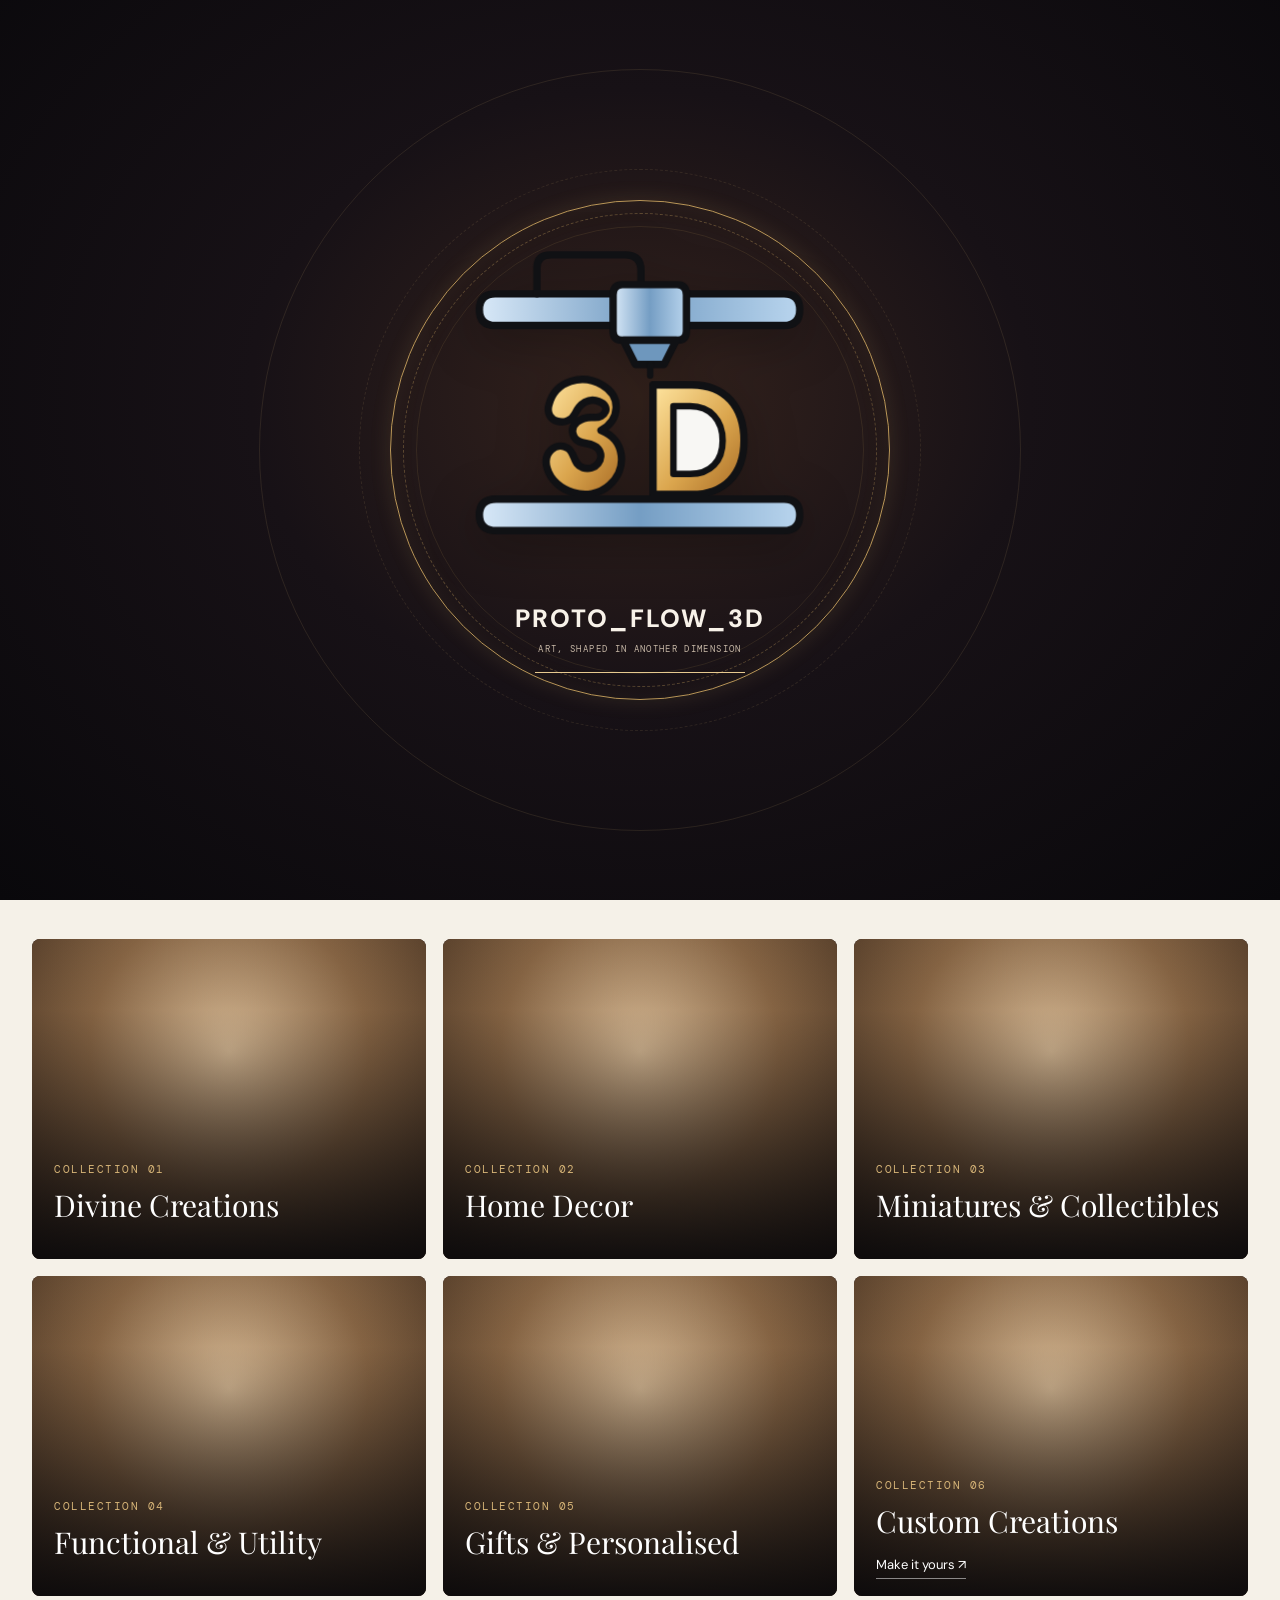
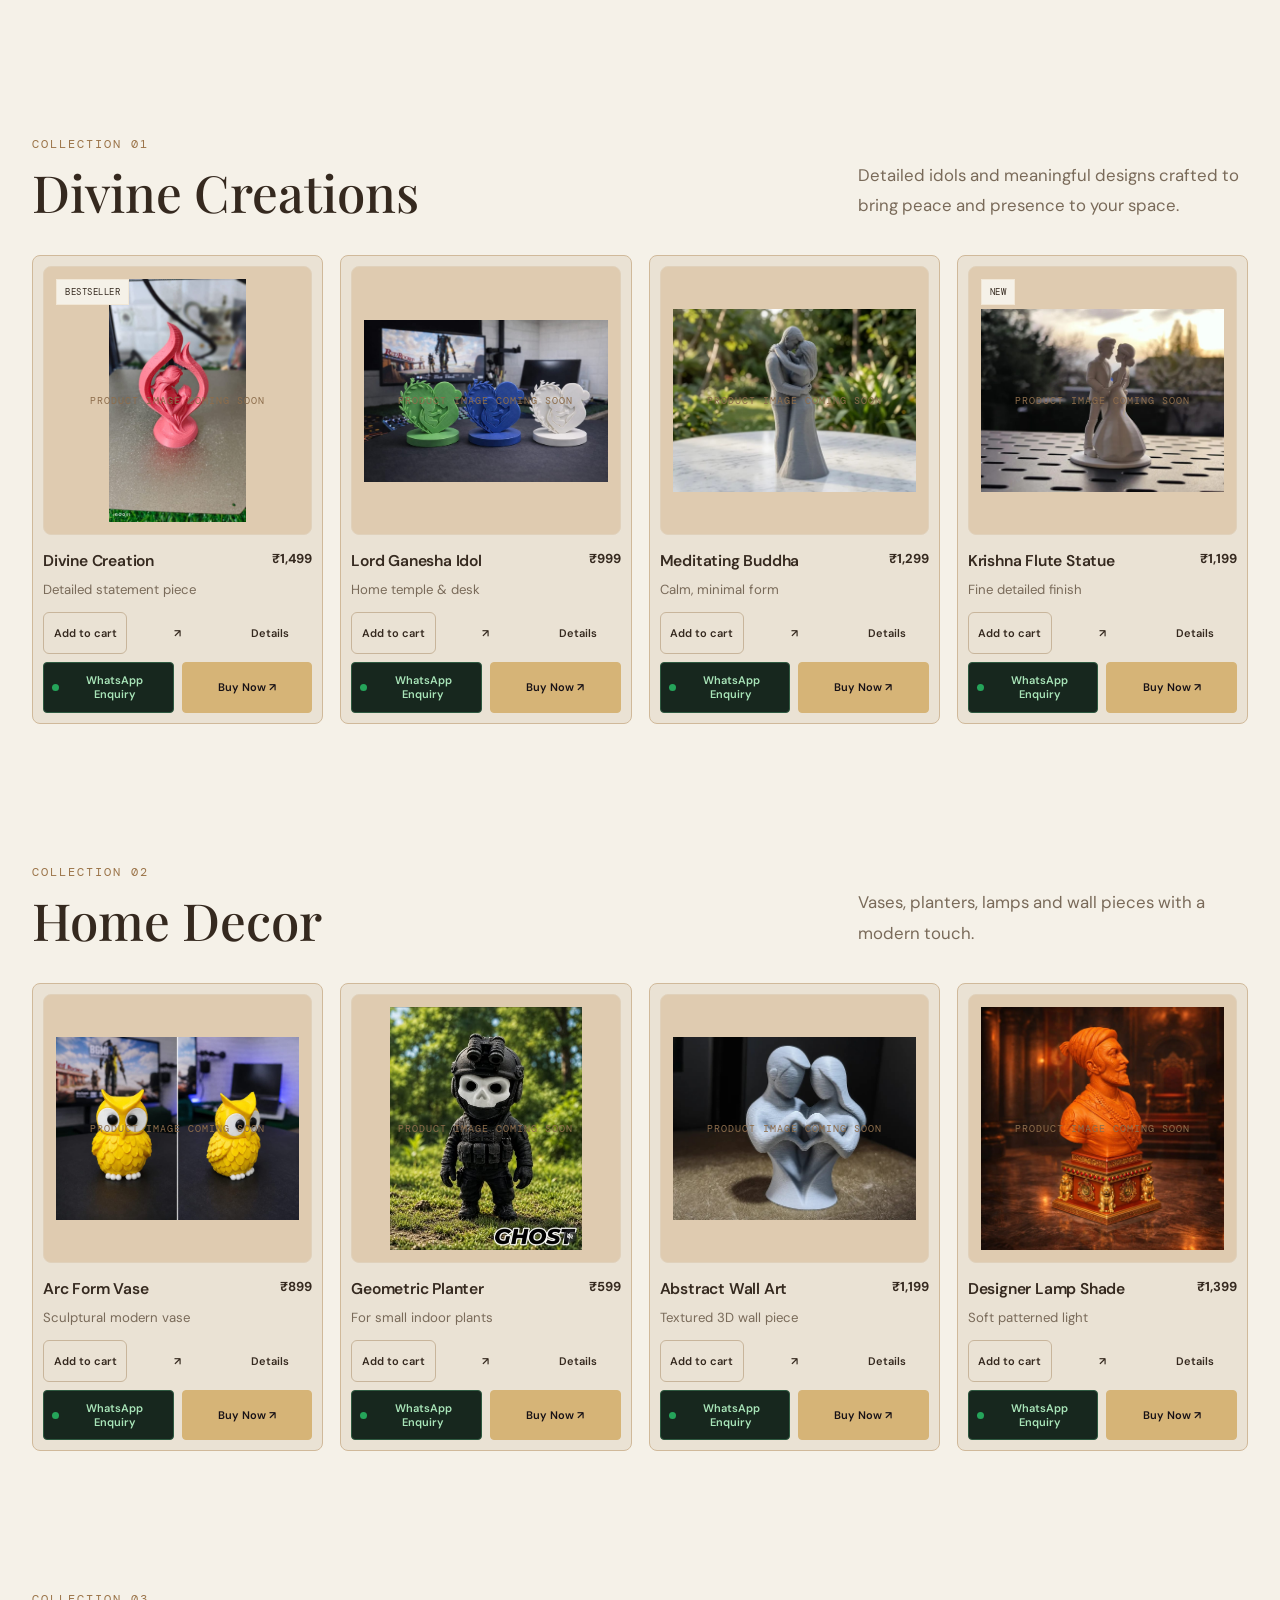
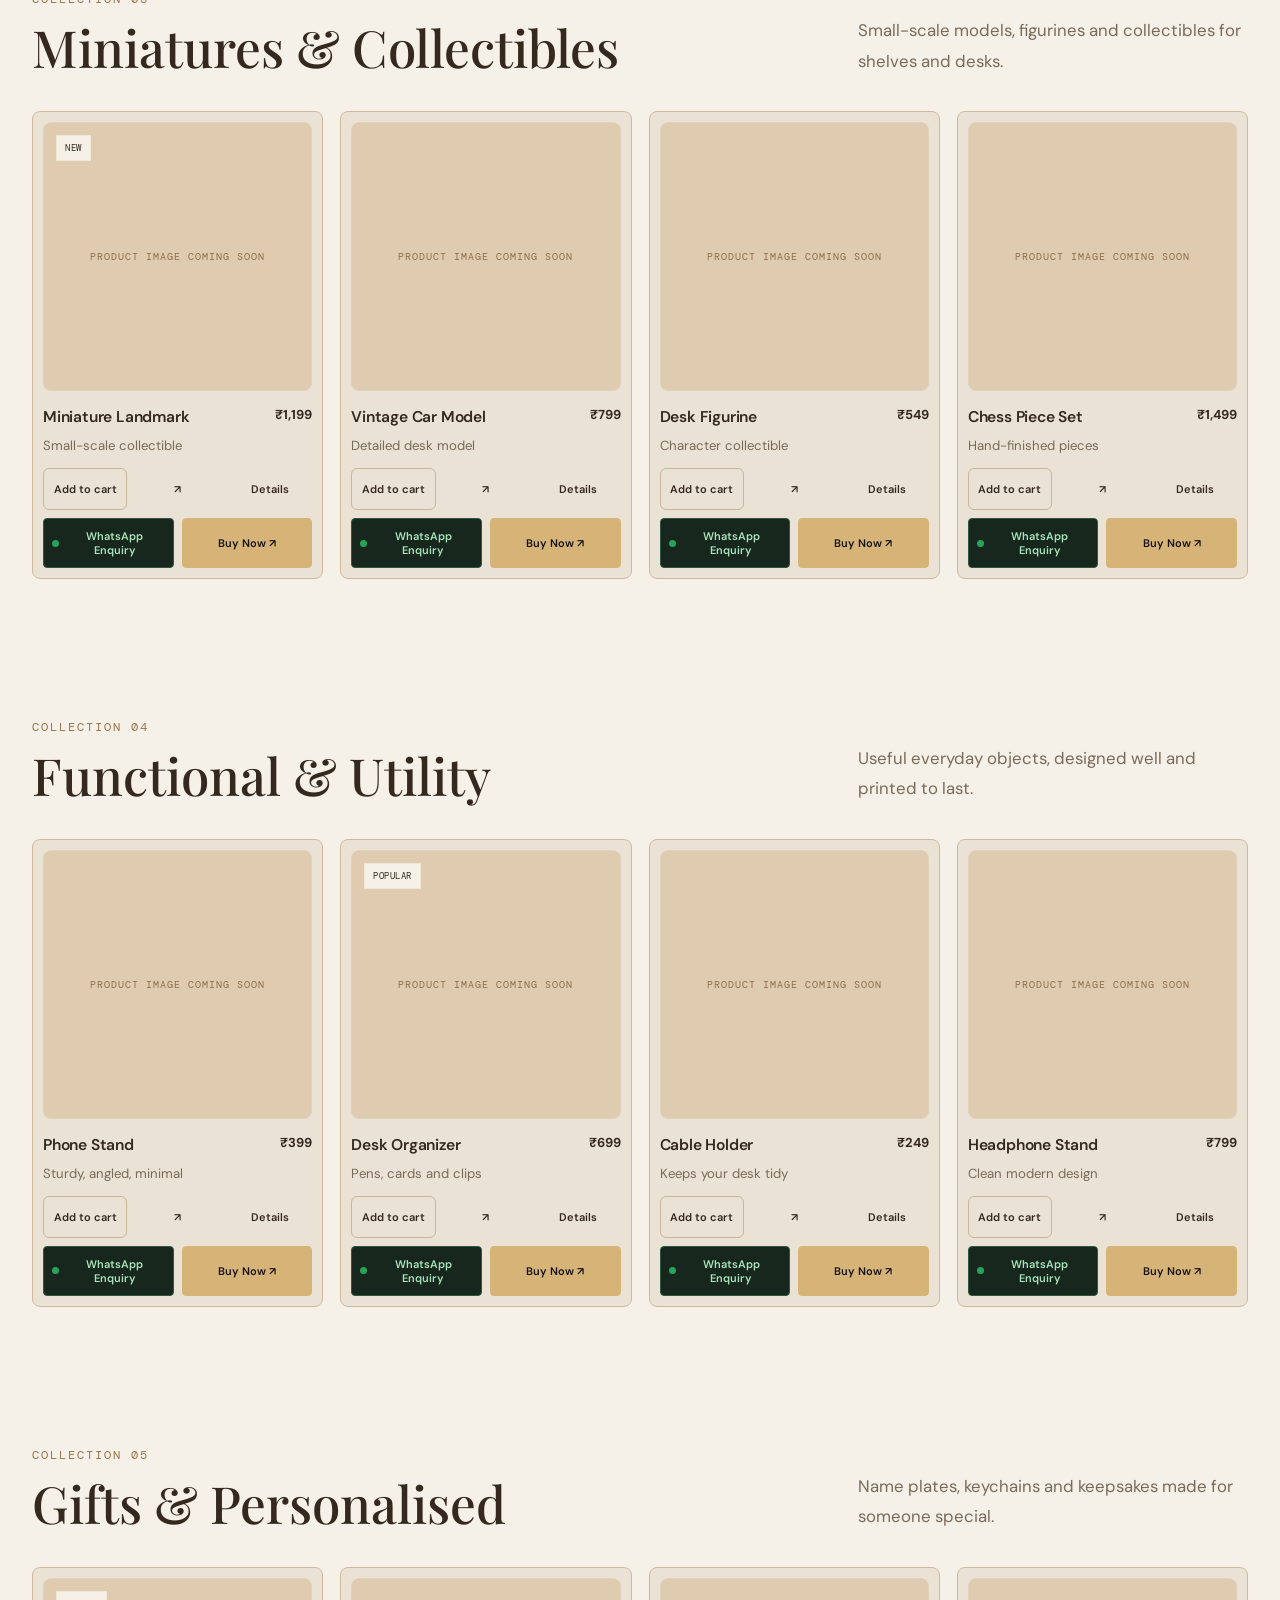
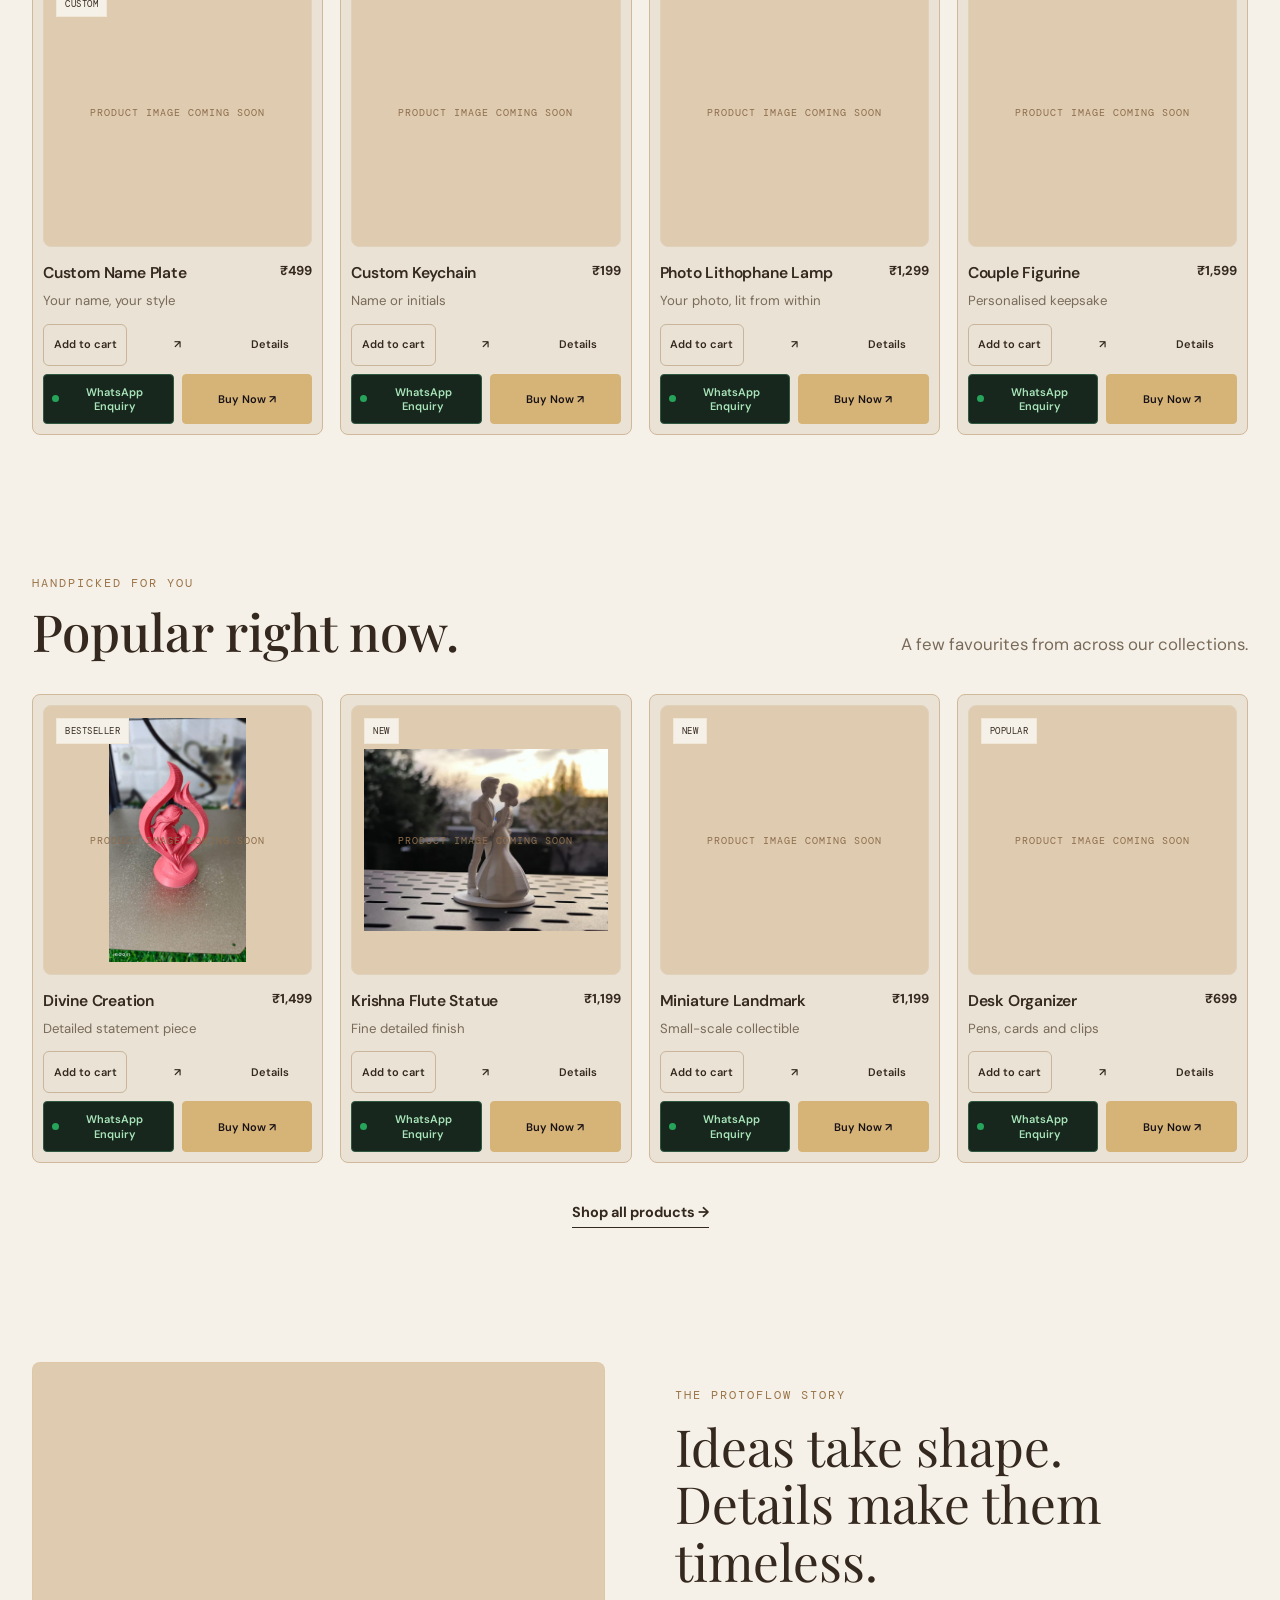
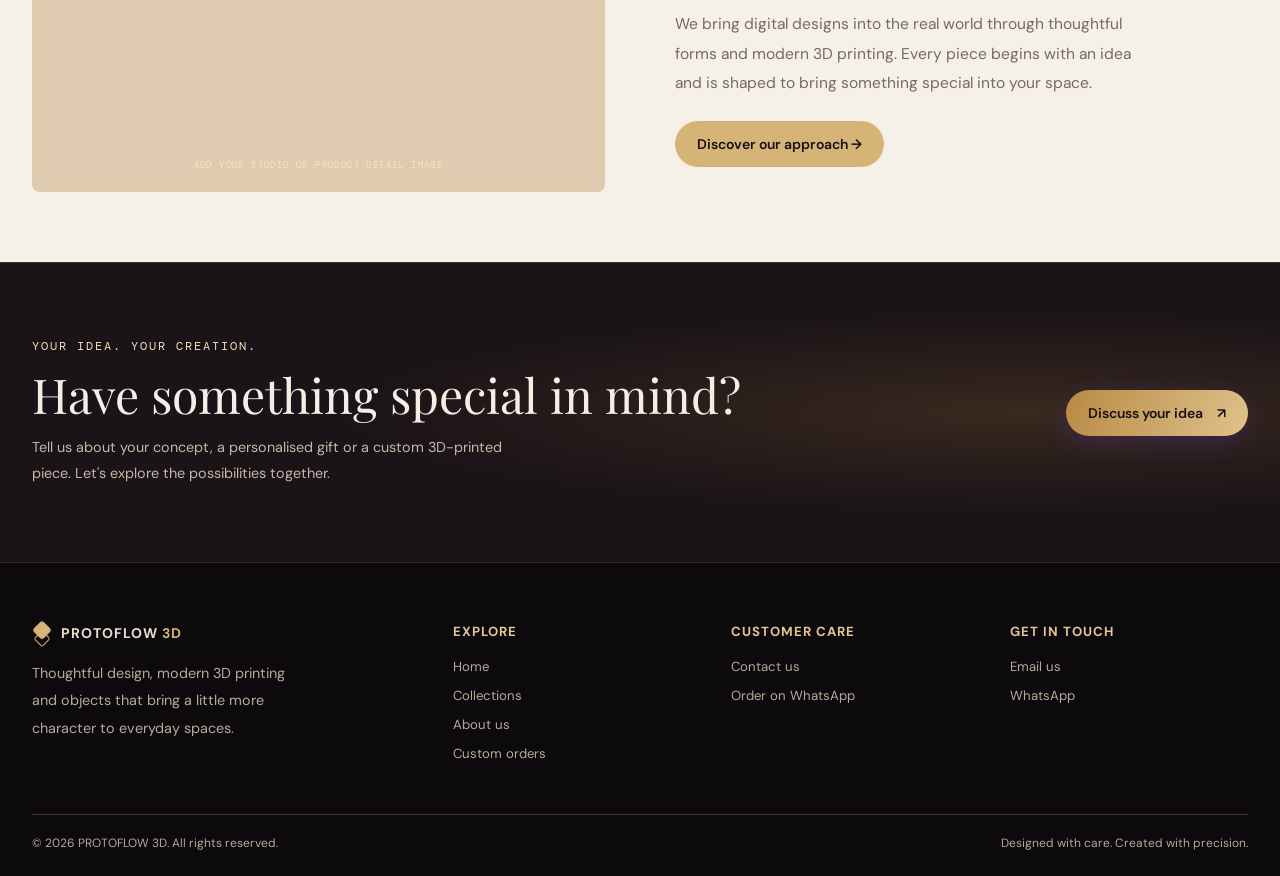
==== index.html @ 215c7f80 "Refresh navigation script cache for Collections link" ====
<!DOCTYPE html>
<html lang="en">
<head>
<meta charset="UTF-8">
<meta name="viewport" content="width=device-width, initial-scale=1.0">
<meta name="theme-color" content="#39271b">
<title>PROTOFLOW 3D — Timeless Art. Divine Energy.</title>
<meta name="description" content="Discover premium 3D-printed models, home decor, miniatures and custom creations by PROTOFLOW 3D.">
<link rel="preconnect" href="https://fonts.googleapis.com">
<link rel="preconnect" href="https://fonts.gstatic.com" crossorigin>
<link href="https://fonts.googleapis.com/css2?family=DM+Sans:wght@400;500;600;700&family=DM+Mono:wght@400;500&family=Playfair+Display:wght@400;500;600&display=swap" rel="stylesheet">
<link rel="stylesheet" href="assets/style.css">
</head>
<body data-page="home">
<main>
<section class="hero" id="home">
  <div class="hero-bg-slide active"><img src="images/hero-background.jpg" alt="Golden Ganesha artwork in a grand temple hall"></div>
  <div class="hero-bg-slide"><img src="images/hero-background-2.jpg" alt=""></div>
  <div class="hero-bg-slide"><img src="images/hero-background-3.jpg" alt=""></div>
  <div class="hero-overlay" aria-hidden="true"></div>

  <div class="container hero-inner">
    <div class="hero-copy">
      <div class="eyebrow">3D Printed Models &amp; Decor</div>
      <h1>Timeless Art.<br>Divine Energy.</h1>
      <p>Explore our collection of thoughtfully designed 3D-printed models and decor, made to bring character and creativity to your space.</p>
      <div class="hero-cta"><a class="btn btn-primary" href="collections.html">Explore Collection <span>→</span></a></div>
    </div>
  </div>

  <div class="hero-bottom">
    <div class="container hero-bottom-inner">
      <div class="benefits">
        <div class="benefit"><svg viewBox="0 0 24 24"><path d="M12 3 20 6v5c0 5-3.5 8-8 10-4.5-2-8-5-8-10V6l8-3Z"/><path d="m8 12 2.5 2.5L16 9"/></svg><span>Premium Quality<span>3D Printed</span></span></div>
        <div class="benefit"><svg viewBox="0 0 24 24"><path d="M12 3 20 6v5c0 5-3.5 8-8 10-4.5-2-8-5-8-10V6l8-3Z"/><path d="m8 12 2.5 2.5L16 9"/></svg><span>Secure Payments<span>&amp; Checkout</span></span></div>
        <div class="benefit"><svg viewBox="0 0 24 24"><path d="M2 7h13v11H2zM15 11h4l3 4v3h-7z"/><circle cx="6" cy="20" r="2"/><circle cx="18" cy="20" r="2"/></svg><span>Worldwide<span>Shipping</span></span></div>
      </div>
      <div class="slider-controls" id="sliderControls">
        <span class="slider-count"><span id="slideCurrent">01</span> / <span id="slideTotal">03</span></span>
        <span class="slider-line"></span>
        <button class="slider-arrow" id="slidePrev" aria-label="Previous slide">‹</button>
        <button class="slider-arrow" id="slideNext" aria-label="Next slide">›</button>
      </div>
    </div>
  </div>
</section>

<div class="trust-strip">
  <div class="container trust-inner">
    <div class="trust-item"><strong>Thoughtfully Designed</strong><span>Details that stand out</span></div>
    <div class="trust-item"><strong>Made with Precision</strong><span>Modern 3D printing</span></div>
    <div class="trust-item"><strong>Made for Your Space</strong><span>Decor with character</span></div>
    <div class="trust-item"><strong>Custom Creations</strong><span>Your idea, our craft</span></div>
  </div>
</div>

<section class="section collections">
  <div class="container">
    <div class="section-head reveal">
      <div><div class="eyebrow" style="color:#9b7449">Explore our world</div><h2>Collections with character.</h2></div>
      <p>From creative models to contemporary decor, discover pieces made to give your space its own personality.</p>
    </div>
    <div class="collection-grid" id="collectionGrid"></div>
  </div>
</section>

<div id="homeCategorySections"></div>

<section class="section featured">
  <div class="container">
    <div class="section-head reveal">
      <div><div class="eyebrow" style="color:#9b7449">Handpicked for you</div><h2>Popular right now.</h2></div>
      <p>A few favourites from across our collections.</p>
    </div>
    <div class="product-grid" id="featuredGrid"></div>
    <div class="section-link"><a class="text-link" href="collections.html">Shop all products →</a></div>
  </div>
</section>

<section class="section story">
  <div class="container story-grid">
    <div class="story-image reveal">
      <img src="images/atelier-detail.jpg" alt="PROTOFLOW 3D design studio" onerror="this.style.display='none'">
      <span class="image-placeholder-label">Add your studio or product detail image</span>
    </div>
    <div class="story-copy reveal">
      <div class="eyebrow" style="color:#9b7449">The PROTOFLOW story</div>
      <h2>Ideas take shape.<br>Details make them timeless.</h2>
      <p>We bring digital designs into the real world through thoughtful forms and modern 3D printing. Every piece begins with an idea and is shaped to bring something special into your space.</p>
      <a class="btn btn-dark" href="about.html">Discover our approach →</a>
    </div>
  </div>
</section>

<section class="custom-cta">
  <div class="container custom-inner">
    <div>
      <div class="eyebrow">Your idea. Your creation.</div>
      <h2>Have something special in mind?</h2>
      <p>Tell us about your concept, a personalised gift or a custom 3D-printed piece. Let's explore the possibilities together.</p>
    </div>
    <a class="btn btn-primary" href="contact.html">Discuss your idea <span>↗</span></a>
  </div>
</section>
</main>
<script src="assets/entry-motion.js"></script>
<script src="assets/app.js?v=collections-link-2"></script>
<script src="assets/catalog-enhancements.js"></script>
</body>
</html>
---- assets/style.css ----
:root{
  --brown:#39271b;--gold:#d9b37a;--gold-light:#f0d4a5;--purple:#8150ef;--cream:#fff4e5;
  --line:rgba(238,205,158,.25);--page-width:1440px;
  --serif:"Playfair Display",Georgia,serif;--sans:"DM Sans",Arial,sans-serif;--mono:"DM Mono",monospace;
}
*{box-sizing:border-box;margin:0;padding:0}
html{scroll-behavior:smooth;scroll-padding-top:85px}
body{font-family:var(--sans);background:#f8f3eb;color:#261b13;overflow-x:hidden}
button,input,select{font:inherit}
button,a{-webkit-tap-highlight-color:transparent}
a{color:inherit;text-decoration:none}
button{cursor:pointer}
img{display:block;max-width:100%}
.container{width:min(var(--page-width),100% - 64px);margin:auto}
.eyebrow{font-family:var(--mono);font-size:10px;letter-spacing:2px;text-transform:uppercase;color:var(--gold-light)}
.section{padding:100px 0}
.section-head{display:flex;align-items:end;justify-content:space-between;gap:24px;margin-bottom:35px}
.section-head h2{font:500 clamp(32px,4vw,54px)/1.1 var(--serif);margin-top:12px}
.section-head p{max-width:390px;color:#827365;font-size:14px;line-height:1.8}
.btn{border:0;border-radius:30px;padding:14px 22px;display:inline-flex;align-items:center;justify-content:center;gap:14px;font-size:12px;font-weight:600;transition:.25s}
.btn:hover{transform:translateY(-2px)}
.btn-primary{background:linear-gradient(110deg,#7541e7,#a16af8);color:white;box-shadow:0 7px 25px #7541e733}
.btn-outline{border:1px solid #d8c3a5;color:#39271b;background:transparent}
.btn-dark{background:#39271b;color:white}
.icon-btn{width:36px;height:36px;border:0;background:transparent;color:inherit;display:grid;place-items:center;position:relative}
.icon-btn svg{width:18px;height:18px;stroke:currentColor;fill:none;stroke-width:1.5}
.count{position:absolute;right:-1px;top:0;background:var(--purple);color:white;min-width:15px;height:15px;border-radius:20px;font-size:9px;display:grid;place-items:center;padding:0 3px}

/* HEADER */
.site-header{position:absolute;top:0;left:0;width:100%;z-index:20;color:var(--cream);background:rgba(25,16,10,.35);backdrop-filter:blur(8px);-webkit-backdrop-filter:blur(8px);border-bottom:1px solid rgba(255,235,208,.18)}
.navbar{height:64px;display:flex;align-items:center;justify-content:space-between;gap:22px}
.brand{display:flex;align-items:center;gap:9px;font-size:12px;letter-spacing:1px;font-weight:700;white-space:nowrap}
.brand-mark{width:20px;height:20px;position:relative;transform:rotate(45deg)}
.brand-mark:before{content:"";position:absolute;inset:1px 5px 5px 1px;background:#a578ff;border-radius:3px}
.brand-mark:after{content:"";position:absolute;inset:8px 0 0 8px;border:1px solid var(--gold);border-radius:2px}
.brand span span{color:var(--gold)}
.nav-links{display:flex;align-items:center;gap:34px}
.nav-links a{font-size:11px;color:#f2e7d9;position:relative;padding:24px 0}
.nav-links a:after{content:"";height:1px;position:absolute;bottom:16px;left:0;width:0;background:var(--gold);transition:.25s}
.nav-links a:hover:after,.nav-links a.active:after{width:100%}
.nav-actions{display:flex;align-items:center;gap:8px}
.menu-toggle{display:none}

/* HERO — one real photo as background (same look as screenshot) */
.hero{
  position:relative;isolation:isolate;overflow:hidden;color:var(--cream);
  min-height:560px;height:min(88vh,700px);
  background:radial-gradient(ellipse at 65% 55%,#a8773f,#4a3222 55%,#1c120b);
}
.hero-bg-slide{position:absolute;inset:0;z-index:-3;opacity:0;transition:opacity .9s ease}
.hero-bg-slide.active{opacity:1}
.hero-bg-slide img{width:100%;height:100%;object-fit:cover;object-position:center 40%}
/* dark on the left for text, photo fully visible on the right */
.hero-overlay{
  position:absolute;inset:0;z-index:-2;
  background:
    linear-gradient(90deg,rgba(20,12,7,.85) 0%,rgba(20,12,7,.50) 33%,rgba(20,12,7,.05) 62%,rgba(20,12,7,.12) 100%),
    linear-gradient(180deg,rgba(20,12,7,.35),transparent 22%,transparent 70%,rgba(20,12,7,.55));
}
.hero-inner{position:relative;z-index:2;height:100%;display:flex;align-items:center}
.hero-copy{width:42%;max-width:520px;padding-top:30px}
.hero-copy .eyebrow{display:flex;align-items:center;gap:10px}
.hero-copy .eyebrow:before{content:"";width:22px;height:1px;background:var(--gold)}
.hero h1{font:400 clamp(44px,5vw,68px)/1.05 var(--serif);letter-spacing:-1px;margin:22px 0 20px;text-shadow:0 3px 18px rgba(24,15,9,.35)}
.hero-copy>p{font-size:12px;line-height:1.85;max-width:330px;color:#fff1de;margin-bottom:23px}
.hero-cta{display:flex;gap:12px;align-items:center;flex-wrap:wrap}
.hero-bottom{
  position:absolute;bottom:0;left:0;width:100%;z-index:5;
  padding:16px 0;border-top:1px solid rgba(247,220,181,.18);background:rgba(20,12,7,.40);
  backdrop-filter:blur(6px);-webkit-backdrop-filter:blur(6px)
}
.hero-bottom-inner{display:flex;align-items:center;justify-content:space-between;gap:24px}
.benefits{display:flex;gap:30px}
.benefit{display:flex;align-items:center;gap:10px;font-size:10px;line-height:1.6}
.benefit svg{width:19px;height:19px;stroke:var(--gold-light);fill:none;stroke-width:1.5;flex-shrink:0}
.benefit span span{display:block;color:#e0cdb7;font-size:9px}
.slider-controls{display:flex;align-items:center;gap:10px}
.slider-count{font:10px var(--mono);white-space:nowrap}
.slider-line{height:1px;width:44px;background:rgba(255,231,199,.3);position:relative}
.slider-line:after{content:"";position:absolute;left:0;top:0;height:1px;width:33%;background:var(--gold)}
.slider-arrow{border:1px solid rgba(255,232,202,.38);background:rgba(40,26,17,.18);color:var(--cream);width:32px;height:32px;border-radius:50%;display:grid;place-items:center}
.slider-arrow:hover{background:var(--gold);color:#24170e}


/* CATEGORY SECTIONS */
.shop{padding:80px 0 10px}
.chips{display:flex;gap:8px;overflow-x:auto;padding-bottom:6px;margin-bottom:10px;scrollbar-width:none}
.chips::-webkit-scrollbar{display:none}
.chip{white-space:nowrap;border:1px solid #d8c8b4;background:transparent;padding:9px 16px;border-radius:30px;font-size:11px;color:#49372a;transition:.2s}
.chip:hover,.chip.active{background:#39271b;color:#fff;border-color:#39271b}
.cat-section{padding:70px 0}
.cat-section:nth-child(odd){background:#fffaf3}
.cat-section:nth-child(even){background:#f8f3eb}
.cat-count{font:11px var(--mono);color:#a18159;margin-top:10px;display:block}

/* TRUST STRIP */
.trust-strip{background:#fffaf3;border-bottom:1px solid #e9ddce}
.trust-inner{display:grid;grid-template-columns:repeat(4,1fr)}
.trust-item{padding:24px 18px;text-align:center;border-right:1px solid #eee2d3}
.trust-item:last-child{border:0}
.trust-item strong{font-size:12px;display:block;margin-bottom:5px}
.trust-item span{font-size:11px;color:#928171}

/* COLLECTIONS */
.collections{background:#f8f3eb}
.collection-grid{display:grid;grid-template-columns:repeat(3,minmax(0,1fr));gap:17px}
.collection-card{position:relative;min-height:320px;overflow:hidden;background:linear-gradient(145deg,#b99a76,#60452f);color:white;border-radius:3px;isolation:isolate}
.collection-card:after{content:"";position:absolute;inset:0;z-index:-1;background:linear-gradient(0deg,rgba(34,22,14,.82),transparent 67%)}
.collection-card img{position:absolute;inset:0;width:100%;height:100%;object-fit:cover;z-index:-2;transition:transform .6s}
.collection-card:hover img{transform:scale(1.05)}
.collection-placeholder{position:absolute;inset:0;z-index:-3;background:radial-gradient(ellipse at 50% 35%,#e1c29b,#8b6846 50%,#443020)}
.collection-info{position:absolute;left:22px;right:18px;bottom:22px}
.collection-info small{font:9px var(--mono);letter-spacing:1.5px;text-transform:uppercase;color:#f0d3a6}
.collection-info h3{font:400 25px var(--serif);margin:7px 0 12px}
.collection-info a{font-size:11px;border-bottom:1px solid rgba(255,255,255,.5);padding-bottom:5px}

/* SHOP */
.shop{background:#fffaf3}
.shop-toolbar{display:flex;align-items:center;gap:12px;flex-wrap:wrap;margin-bottom:25px}
.search-box{flex:1;min-width:180px}
.search-box input{width:100%;padding:13px 15px;border:1px solid #e8ddcf;background:#fffdf9;border-radius:3px;outline:none;font-size:12px}
.shop-toolbar select{padding:13px 12px;border:1px solid #e8ddcf;background:#fffdf9;font-size:12px;color:#49372a}
.product-grid{display:grid;grid-template-columns:repeat(4,minmax(0,1fr));gap:25px 17px}
.product-card{min-width:0}
.product-image{position:relative;aspect-ratio:4/4.5;overflow:hidden;background:linear-gradient(145deg,#f0e5d5,#d4bda0);margin-bottom:15px}
.product-image img{width:100%;height:100%;object-fit:contain;padding:12px;transition:transform .4s}
.product-card:hover .product-image img{transform:scale(1.045)}
.product-fallback{position:absolute;inset:0;display:grid;place-items:center;color:#8d6d4c;font:10px var(--mono);letter-spacing:1px;text-align:center;padding:20px}
.product-badge{position:absolute;top:12px;left:12px;background:#fffaf2;padding:6px 8px;font:9px var(--mono);text-transform:uppercase;letter-spacing:.5px}
.wishlist-btn{position:absolute;right:10px;top:10px;border:0;border-radius:50%;background:#fffaf2;width:33px;height:33px;font-size:18px;color:#563a29}
.wishlist-btn.active{color:#a33d4d}
.product-info{display:flex;justify-content:space-between;gap:10px;align-items:start}
.product-info h3{font-size:13px;font-weight:600}
.product-info p{font-size:11px;color:#998572;margin-top:6px}
.price{font-size:13px;font-weight:700;white-space:nowrap}
.product-actions{display:flex;gap:8px;margin-top:12px}
.add-btn{flex:1;background:transparent;border:1px solid #d8c8b4;padding:10px;font-size:10px}
.add-btn:hover{background:#39271b;color:white;border-color:#39271b}
.empty-state{display:none;padding:45px 0;text-align:center;color:#8e7b68}

/* STORY */
.story{background:#eee4d5}
.story-grid{display:grid;grid-template-columns:1fr 1fr;align-items:center;gap:70px}
.story-image{min-height:430px;position:relative;overflow:hidden;background:linear-gradient(145deg,#d7bc96,#795638)}
.story-image img{width:100%;height:100%;position:absolute;inset:0;object-fit:cover}
.image-placeholder-label{font:9px var(--mono);letter-spacing:1.4px;text-transform:uppercase;color:rgba(255,231,199,.85);text-align:center}
.story-image .image-placeholder-label{position:absolute;bottom:20px;left:0;right:0}
.story-copy h2{font:400 clamp(35px,4vw,55px)/1.12 var(--serif);margin:15px 0 20px}
.story-copy>p{font-size:13px;color:#776654;line-height:1.9;margin-bottom:22px;max-width:480px}
.story-points{display:grid;grid-template-columns:1fr 1fr;gap:20px;margin:27px 0}
.story-point strong{font-size:12px;display:block;margin-bottom:7px}
.story-point span{font-size:11px;color:#85715c;line-height:1.7}

/* PROCESS */
.process{background:#fffaf3}
.process-grid{display:grid;grid-template-columns:repeat(4,1fr);gap:20px}
.process-card{border-top:1px solid #d9c8b2;padding-top:20px}
.process-number{font:11px var(--mono);color:#a18159}
.process-card h3{font:400 23px var(--serif);margin:20px 0 10px}
.process-card p{font-size:12px;color:#897966;line-height:1.8}

/* CUSTOM CTA */
.custom-cta{position:relative;overflow:hidden;background:#39271b;color:var(--cream);padding:75px 0}
.custom-cta:before{content:"";position:absolute;inset:0;background:radial-gradient(ellipse at 78% 50%,rgba(206,157,93,.28),transparent 45%);pointer-events:none}
.custom-inner{position:relative;display:flex;align-items:center;justify-content:space-between;gap:30px}
.custom-inner h2{font:400 clamp(32px,4vw,48px)/1.15 var(--serif);margin:13px 0}
.custom-inner p{font-size:12px;line-height:1.8;color:#d6c2aa;max-width:500px}

/* NEWSLETTER */
.newsletter{background:#e9ddcc;padding:55px 0}
.newsletter-inner{display:flex;align-items:center;justify-content:space-between;gap:30px}
.newsletter h2{font:400 30px var(--serif);margin:8px 0}
.newsletter p{font-size:12px;color:#7e6b58}
.newsletter-form{display:flex;max-width:430px;width:100%}
.newsletter-form input{flex:1;min-width:0;padding:14px;border:1px solid #d5c1a8;background:#fffaf3;outline:none;font-size:12px}
.newsletter-form button{border:0;background:#39271b;color:white;padding:0 18px;font-size:11px}

/* FOOTER */
footer{background:#241910;color:#f7ebdc;padding:60px 0 25px}
.footer-grid{display:grid;grid-template-columns:1.6fr 1fr 1fr 1fr;gap:40px;padding-bottom:40px}
.footer-about p{font-size:12px;line-height:1.9;color:#b9a48d;max-width:280px;margin:17px 0}
.footer-col h4{font-size:11px;text-transform:uppercase;letter-spacing:1px;margin-bottom:18px;color:#e5c596}
.footer-col a{display:block;font-size:11px;color:#c6b29b;margin:12px 0}
.footer-col a:hover{color:white}
.footer-bottom{border-top:1px solid #493628;padding-top:20px;display:flex;justify-content:space-between;gap:20px;color:#a9957e;font-size:10px}

/* CART + MODAL */
.overlay{position:fixed;inset:0;background:rgba(20,13,8,.55);z-index:50;opacity:0;visibility:hidden;transition:.25s}
.overlay.open{opacity:1;visibility:visible}
.cart-drawer{position:fixed;right:0;top:0;height:100%;width:min(420px,100%);z-index:51;background:#fffaf3;padding:25px;transform:translateX(100%);transition:transform .3s;display:flex;flex-direction:column}
.cart-drawer.open{transform:translateX(0)}
.drawer-head{display:flex;align-items:center;justify-content:space-between;padding-bottom:20px;border-bottom:1px solid #e7d9c7}
.drawer-head h2{font:400 28px var(--serif)}
.close-btn{border:0;background:none;font-size:25px}
.cart-items{overflow:auto;flex:1;padding:15px 0}
.cart-row{display:flex;gap:14px;padding:14px 0;border-bottom:1px solid #eee2d4}
.cart-thumb{width:72px;height:80px;background:#e8dac7;display:grid;place-items:center;font-size:10px;color:#8c6d4c}
.cart-row h4{font-size:12px;margin:5px 0}
.cart-row p{font-size:11px;color:#88745e}
.quantity-controls{display:flex;align-items:center;gap:10px;margin-top:9px}
.quantity-controls button{width:24px;height:24px;border:1px solid #d8c8b4;background:transparent}
.cart-footer{border-top:1px solid #e7d9c7;padding-top:20px}
.cart-total{display:flex;justify-content:space-between;font-weight:700;margin-bottom:15px;font-size:14px}
.cart-note{font-size:10px;color:#8d7a66;line-height:1.7;margin-top:12px}
.modal{position:fixed;z-index:60;left:50%;top:50%;transform:translate(-50%,-45%);width:min(480px,calc(100% - 30px));padding:28px;background:#fffaf3;opacity:0;visibility:hidden;transition:.25s}
.modal.open{opacity:1;visibility:visible;transform:translate(-50%,-50%)}
.modal h2{font:400 30px var(--serif);margin:12px 0}
.modal p{font-size:12px;color:#81705f;line-height:1.8}
.modal .close-btn{position:absolute;right:18px;top:15px}
.modal-actions{display:flex;gap:10px;margin-top:20px;flex-wrap:wrap}
.toast{position:fixed;bottom:25px;left:50%;transform:translate(-50%,20px);background:#302116;color:#fff3e1;padding:13px 20px;font-size:12px;z-index:100;opacity:0;pointer-events:none;transition:.25s;box-shadow:0 8px 30px #0002}
.toast.show{opacity:1;transform:translate(-50%,0)}
.reveal{opacity:0;transform:translateY(20px);transition:opacity .65s,transform .65s}
.reveal.visible{opacity:1;transform:translateY(0)}

/* RESPONSIVE */
@media(max-width:1000px){
  .container{width:min(100% - 40px,var(--page-width))}
  .nav-links{gap:20px}
  .hero-copy{width:55%}
  .collection-grid,.product-grid{grid-template-columns:repeat(2,minmax(0,1fr))}
  .collection-card{min-height:300px}
  .story-grid{gap:35px}
}
@media(max-width:700px){
  .container{width:calc(100% - 36px)}
  .section{padding:68px 0}
  .navbar{height:60px}
  .menu-toggle{display:grid}
  .nav-links{display:none;position:absolute;left:0;right:0;top:60px;padding:12px 22px 20px;background:rgba(42,28,18,.96);backdrop-filter:blur(10px);flex-direction:column;align-items:stretch;gap:0;border-bottom:1px solid var(--line)}
  .nav-links.open{display:flex}
  .nav-links a{padding:13px 0}
  .nav-links a:after{bottom:6px}
  .nav-actions{gap:2px}
  .hero{height:760px;min-height:700px}
  .hero-bg-slide img{object-position:70% center}
  .hero-overlay{background:linear-gradient(180deg,rgba(20,12,7,.80) 0%,rgba(20,12,7,.55) 45%,rgba(20,12,7,.15) 75%,rgba(20,12,7,.55) 100%)}
  .hero-inner{align-items:flex-start}
  .hero-copy{width:100%;max-width:440px;padding-top:130px}
  .hero h1{font-size:clamp(44px,12vw,62px)}
  .benefits{gap:12px}
  .benefit{gap:5px;font-size:9px}
  .benefit svg{width:16px;height:16px}
  .benefit span span{font-size:8px}
  .slider-line{display:none}
  .slider-arrow{width:27px;height:27px}
  .slider-controls{gap:5px}
  .trust-inner{grid-template-columns:repeat(2,1fr)}
  .trust-item{border-bottom:1px solid #eee2d3}
  .section-head{align-items:start;flex-direction:column}
  .collection-grid{gap:10px}
  .collection-card{min-height:245px}
  .collection-info{left:14px;right:12px;bottom:15px}
  .collection-info h3{font-size:21px}
  .product-grid{gap:24px 12px}
  .product-info{flex-direction:column;gap:5px}
  .story-grid{grid-template-columns:1fr;gap:30px}
  .story-image{min-height:300px}
  .process-grid{grid-template-columns:repeat(2,1fr);gap:30px 18px}
  .custom-inner,.newsletter-inner{align-items:flex-start;flex-direction:column}
  .newsletter-form{max-width:none}
  .footer-grid{grid-template-columns:repeat(2,1fr);gap:30px 20px}
  .footer-about{grid-column:1/-1}
  .footer-bottom{flex-direction:column}
}
@media(max-width:390px){
  .brand{font-size:10px}
  .icon-btn{width:29px;height:34px}
  .hero h1{font-size:42px}
  .benefit:nth-child(3){display:none}
  .collection-card{min-height:210px}
}
@media(prefers-reduced-motion:reduce){*,*:before,*:after{scroll-behavior:auto!important;transition:none!important;animation:none!important}}

/* ===== MULTI-PAGE ADDITIONS ===== */
.page-banner{position:relative;padding:150px 0 70px;color:var(--cream);
  background:radial-gradient(ellipse at 78% 40%,rgba(206,157,93,.35),transparent 50%),linear-gradient(110deg,#241910,#4a3222)}
.page-banner h1{font:400 clamp(40px,5.5vw,68px)/1.05 var(--serif);margin:16px 0}
.page-banner p{font-size:14px;line-height:1.85;max-width:540px;color:#e9d8c1}
.section-link{text-align:center;margin-top:38px}
.text-link{font-size:12px;font-weight:700;border-bottom:1px solid;padding-bottom:6px}
.featured{background:#fffaf3}
.contact{background:#f8f3eb}
.contact-grid{display:grid;grid-template-columns:1fr 1.25fr;gap:50px;align-items:start}
.info-card{display:flex;gap:16px;padding:22px;background:#fffaf3;border:1px solid #eadfce;margin-bottom:14px}
.info-card .ic{width:40px;height:40px;border-radius:50%;background:#39271b;color:var(--gold-light);display:grid;place-items:center;flex-shrink:0}
.info-card .ic svg{width:18px;height:18px;stroke:currentColor;fill:none;stroke-width:1.5}
.info-card h3{font-size:13px;margin-bottom:4px}
.info-card p{font-size:12px;color:#7b6a58;line-height:1.7}
.info-card a.inline{font-size:12px;font-weight:600;border-bottom:1px solid #cdb99f;display:inline-block;margin-top:6px}
.form-card{background:#fffaf3;border:1px solid #eadfce;padding:32px}
.form-card h2{font:400 30px var(--serif);margin-bottom:6px}
.form-card>p{font-size:12px;color:#85715c;margin-bottom:22px;line-height:1.7}
.field{margin-bottom:16px}
.field label{display:block;font-size:11px;font-weight:600;margin-bottom:7px;color:#49372a}
.field input,.field select,.field textarea{width:100%;padding:13px 14px;border:1px solid #e0d2bf;background:#fffdf9;font-size:13px;outline:none;border-radius:3px;font-family:inherit}
.field input:focus,.field select:focus,.field textarea:focus{border-color:#a18159}
.field textarea{min-height:130px;resize:vertical}
.field-row{display:grid;grid-template-columns:1fr 1fr;gap:14px}
.form-note{font-size:10px;color:#8d7a66;margin-top:12px;line-height:1.7}
.how{background:#fffaf3}
@media(max-width:1000px){.contact-grid{grid-template-columns:1fr;gap:30px}}
@media(max-width:700px){.page-banner{padding:120px 0 50px}.field-row{grid-template-columns:1fr}.form-card{padding:22px}}

/* PRODUCT DETAIL */
.product-breadcrumb{font-size:11px;color:#8b7967;margin-bottom:28px}.product-breadcrumb a{text-decoration:underline;text-underline-offset:3px}
.product-detail-layout{display:grid;grid-template-columns:minmax(0,1.1fr) minmax(300px,.9fr);gap:clamp(28px,5vw,72px);align-items:start}
.detail-main-image{aspect-ratio:1/1;background:#f0e7da;display:grid;place-items:center;overflow:hidden}
.detail-main-image img{width:100%;height:100%;object-fit:contain;padding:22px}
.detail-image-placeholder{color:#8d6d4c;font:11px var(--mono);letter-spacing:1.4px;text-transform:uppercase;padding:24px;text-align:center}
.detail-thumbnails{display:flex;gap:10px;flex-wrap:wrap;margin-top:12px}
.detail-thumb{width:76px;height:76px;border:1px solid #e0d1be;background:#f0e7da;padding:4px;cursor:pointer}
.detail-thumb.active{border-color:#39271b}.detail-thumb img{width:100%;height:100%;object-fit:cover}
.detail-copy h1{font:400 clamp(32px,4vw,48px)/1.12 var(--serif);margin:14px 0}
.detail-price{font:500 28px var(--sans);margin:16px 0;color:#39271b}
.detail-description{font-size:14px;line-height:1.9;color:#796958;margin-bottom:22px}
.detail-meta{font-size:12px;line-height:1.8;color:#796958;margin:9px 0}.detail-meta strong{color:#39271b;margin-right:8px}
.detail-actions{display:flex;gap:10px;flex-wrap:wrap;margin:26px 0 14px}
.detail-note{font-size:11px;line-height:1.8;color:#8b7967;margin-top:12px}
.size-choice{padding:16px;background:#fffaf3;border:1px solid #e8ddcf;margin-top:20px}
.size-choice label{display:block;font-size:12px;margin-bottom:8px}
.size-choice input{width:100%;padding:12px;border:1px solid #e8ddcf;background:white}
.product-detail-link{display:flex;align-items:flex-start;justify-content:space-between;gap:12px}
.product-detail-link:hover h3{text-decoration:underline;text-underline-offset:3px}
.product-open-link{min-width:110px}
.recommended-section{background:#fffaf3}
.product-page-banner{padding-top:125px;padding-bottom:55px;min-height:0;background:#39271b;color:#fff4e5}
.product-page-banner h1{font:400 clamp(38px,5vw,58px)/1.1 var(--serif);margin:16px 0}
.product-page-banner p{max-width:550px;color:#e8d7c4;font-size:13px;line-height:1.8}
.collection-menu{position:relative;display:inline-flex;align-items:center}
.collection-menu-toggle{border:0;background:transparent;color:#f2e7d9;font-size:11px;padding:24px 0;cursor:pointer}
.collection-menu-toggle span{margin-left:5px;color:var(--gold)}\n.mobile-collection-arrow{display:none}
.collection-menu-panel{display:none;position:absolute;top:100%;left:-16px;min-width:225px;padding:8px;background:#fffaf3;color:#39271b;box-shadow:0 12px 35px #1d120c2b;z-index:50}
@media(hover:hover) and (pointer:fine){.collection-menu:hover .collection-menu-panel,.collection-menu:focus-within .collection-menu-panel{display:grid}}\n.collection-menu.open .collection-menu-panel{display:grid}
.collection-menu-panel a{font-size:12px;padding:11px 12px;border-radius:2px}
.collection-menu-panel a:hover{background:#efe4d4}
@media(max-width:760px){.mobile-collection-arrow{display:inline-block;margin-left:8px;transition:transform .2s}.collection-menu.open .mobile-collection-arrow{transform:rotate(90deg)}.product-detail-layout{grid-template-columns:1fr}.detail-copy h1{font-size:36px}.product-page-banner{padding-top:105px}.collection-menu{display:block;width:100%}.collection-menu-toggle{padding:12px 0;width:100%;text-align:left}.collection-menu-panel{position:static;box-shadow:none;margin:4px 0 8px}.nav-links.open .collection-menu.open .collection-menu-panel{display:grid}.nav-links.open .collection-menu:not(.open) .collection-menu-panel{display:none}}


/* Collections navigation: hover dropdown, transparent dark panel, no arrow */
.collection-menu{position:relative;display:inline-flex;align-items:center;height:100%}
.collection-menu-toggle{display:inline-flex;align-items:center;font-size:11px;color:#f2e7d9;padding:24px 0;white-space:nowrap;position:relative}
.collection-menu-toggle:after{content:"";height:1px;position:absolute;bottom:16px;left:0;width:0;background:var(--gold);transition:width .25s}
.collection-menu:hover .collection-menu-toggle:after,.collection-menu:focus-within .collection-menu-toggle:after{width:100%}
.collection-menu-panel{display:none;position:absolute;top:100%;left:-20px;min-width:250px;padding:9px;background:rgba(28,18,11,.97);border:1px solid rgba(238,205,158,.24);backdrop-filter:blur(14px);-webkit-backdrop-filter:blur(14px);box-shadow:0 18px 36px rgba(0,0,0,.28);z-index:100}
.collection-menu:hover .collection-menu-panel,.collection-menu:focus-within .collection-menu-panel{display:grid}
.collection-menu-panel a{font-size:11px;color:#f7ecdf;padding:12px 13px;display:block;white-space:nowrap;transition:background .2s,color .2s}
.collection-menu-panel a:after{display:none!important}
.collection-menu-panel a:hover,.collection-menu-panel a:focus-visible{background:rgba(217,179,122,.16);color:#f0d4a5;outline:none}
@media(max-width:760px){
 .collection-menu{display:block;width:100%;height:auto}
 .collection-menu-toggle{padding:12px 0;width:100%}
 .collection-menu-panel{position:static;box-shadow:none;border:0;border-left:1px solid rgba(238,205,158,.25);margin:0 0 8px 8px;padding:4px 0;background:rgba(28,18,11,.55)}
 .nav-links.open .collection-menu-panel{display:grid}
}

/* PRODUCT DETAIL INFORMATION */
.product-extra-details{display:grid;grid-template-columns:repeat(2,minmax(0,1fr));gap:1px;background:#e8ddcf;border:1px solid #e8ddcf;margin-top:42px}
.product-extra-block{background:#fffaf3;padding:25px 28px;min-width:0}
.product-extra-block h3{font:500 20px/1.3 var(--serif);margin-bottom:10px;color:#39271b}
.product-extra-block p{font-size:13px;line-height:1.8;color:#756657;overflow-wrap:anywhere}
.product-extra-block p+p{margin-top:8px}
.product-extra-block a{color:#7550b5;text-decoration:underline;text-underline-offset:3px}
.collection-menu-categories{display:grid;max-height:320px;overflow-y:auto}
@media(max-width:640px){.product-extra-details{grid-template-columns:1fr}.product-extra-block{padding:21px}}

/* Center hero benefits and trust points on small screens */
@media(max-width:760px){.hero-bottom-inner{flex-direction:column;align-items:center;justify-content:center;gap:14px}.benefits{width:100%;display:grid;grid-template-columns:repeat(2,minmax(0,1fr));justify-items:center;align-items:center;gap:14px 10px}.benefit{width:100%;justify-content:center;text-align:left;max-width:190px}.slider-controls{justify-content:center}.trust-inner{grid-template-columns:repeat(2,minmax(0,1fr))}.trust-item{display:flex;flex-direction:column;justify-content:center;align-items:center;text-align:center;min-height:92px;padding:18px 10px;border-right:1px solid #eee2d3;border-bottom:1px solid #eee2d3}.trust-item:nth-child(2n){border-right:0}.trust-item:nth-last-child(-n+2){border-bottom:0}.trust-item strong,.trust-item span{max-width:100%;overflow-wrap:anywhere}}

/* Keep hero trust benefits centered on desktop as well */
@media(min-width:761px){.hero-bottom-inner{position:relative;justify-content:center}.benefits{justify-content:center;margin-inline:auto}.slider-controls{position:absolute;right:0;top:50%;transform:translateY(-50%)}}

/* Homepage collection previews: four products maximum, with a clear path to the full collection */
.home-category-section{padding-top:64px;padding-bottom:64px}
.home-category-section:nth-child(even){background:#f8f3eb}
.home-category-section:nth-child(odd){background:#fffaf3}
.category-view-all{margin-top:26px}
.category-view-all .text-link{display:inline-flex;align-items:center;gap:8px}
@media(max-width:700px){.home-category-section{padding-top:48px;padding-bottom:48px}.category-view-all{margin-top:22px}}


/* Product cards are links to detail pages; keep card actions off the listing cards. */
a.product-card{display:block;color:inherit;text-decoration:none;cursor:pointer}
.card-view-details{display:flex;align-items:center;justify-content:space-between;margin-top:13px;padding-top:10px;border-top:1px solid #e5d8c7;font-size:10px;letter-spacing:.35px;color:#75563a}
a.product-card:hover .card-view-details{color:#9b7449}
.recommendation-placeholder{pointer-events:none;opacity:.82}
.recommendation-placeholder .product-image{background:linear-gradient(145deg,#eee5d8,#e3d3bd)}
.recommendation-placeholder .product-info{min-height:48px}
.recommendation-placeholder .price{font-size:10px;color:#8d7a66;white-space:normal}
.size-choice input{max-width:180px}

/* Product card actions: keep cart, quick view, details, enquiry and buy-now available */
.product-actions-secondary{display:grid;grid-template-columns:1fr 1fr;gap:8px;margin-top:8px}
.product-action-link{display:inline-flex;align-items:center;justify-content:center;min-height:36px;padding:9px 10px;border:1px solid #d8c8b4;background:transparent;color:#39271b;font:500 10px var(--mono);text-align:center;cursor:pointer;text-decoration:none}
.product-action-link:hover{background:#eee4d5}
.product-buy-now{background:#39271b;border-color:#39271b;color:#fff}
.product-buy-now:hover{background:#62472f;color:#fff}
@media(max-width:480px){.product-actions{gap:5px}.product-actions .icon-btn{padding:8px 6px}.product-actions-secondary{grid-template-columns:1fr 1fr}.product-action-link{font-size:9px;padding:8px 5px}}


/* ===== Product cards: clean responsive alignment ===== */
.product-card{min-width:0;max-width:100%;overflow:hidden;}
.product-card-main{display:block;min-width:0;}
.product-image{width:100%;cursor:pointer;}
.product-info{display:grid;grid-template-columns:minmax(0,1fr) auto;align-items:start;gap:8px;min-width:0;}
.product-info>div{min-width:0;}
.product-info h3,.product-info p{overflow-wrap:anywhere;}
.product-actions{display:grid;grid-template-columns:minmax(0,1fr) minmax(0,1fr);gap:8px;min-width:0;}
.product-actions>*{min-width:0;max-width:100%;}
.product-actions .add-btn,.product-actions .icon-btn,.product-action-link{width:100%;min-height:42px;padding:10px 8px;display:flex;align-items:center;justify-content:center;text-align:center;white-space:normal;line-height:1.3;overflow-wrap:anywhere;}
.product-actions .icon-btn{height:auto;}
.product-actions-secondary .product-action-link{flex:1 1 0;border:1px solid #d8c8b4;background:transparent;color:#39271b;font-size:10px;}
.product-actions-secondary .product-buy-now{background:#39271b;color:#fffaf3;border-color:#39271b;}
@media(max-width:700px){
  .product-grid{grid-template-columns:repeat(2,minmax(0,1fr));gap:26px 12px;}
  .product-card{width:100%;}
  .product-image{aspect-ratio:1/1.05;margin-bottom:11px;}
  .product-image img{padding:8px;object-fit:contain;}
  .product-info{grid-template-columns:minmax(0,1fr);gap:5px;}
  .product-info h3{font-size:12px;line-height:1.4;}
  .product-info p{font-size:10px;line-height:1.45;}
  .price{font-size:12px;}
  .product-actions,.product-actions-secondary{grid-template-columns:minmax(0,1fr) minmax(0,1fr);gap:6px;margin-top:9px;}
  .product-actions .add-btn,.product-actions .icon-btn,.product-action-link{min-height:40px;padding:8px 5px;font-size:10px;}
  .shop-toolbar{align-items:stretch;}
  .search-box{flex:1 1 100%;min-width:0;}
  .shop-toolbar select{width:100%;min-width:0;}
  .cat-section{padding:48px 0;}
}
@media(max-width:360px){
  .container{width:calc(100% - 24px);}
  .product-grid{gap:22px 9px;}
  .product-actions,.product-actions-secondary{grid-template-columns:minmax(0,1fr);}
}


/* Final action-row correction: keep every existing action in its own aligned slot */
.product-actions{grid-template-columns:minmax(0,1fr) minmax(0,1fr) minmax(0,1fr);}
.product-actions-secondary{grid-template-columns:minmax(0,1fr) minmax(0,1fr);}
@media(max-width:700px){
  .product-actions{grid-template-columns:minmax(0,1fr) minmax(0,.58fr) minmax(0,1fr);gap:5px;}
  .product-actions .add-btn,.product-actions .icon-btn{padding:8px 3px;font-size:9px;min-height:40px;}
  .product-actions-secondary{grid-template-columns:minmax(0,1fr) minmax(0,1fr);gap:6px;}
  .product-actions-secondary .product-action-link{padding:9px 4px;font-size:9px;min-height:42px;}
}


/* Product typography and WhatsApp action refinement */
.product-info h3{
  font-family:var(--sans);
  font-size:14px;
  font-weight:600;
  letter-spacing:-.2px;
  line-height:1.45;
  color:#302218;
}
.product-info p{
  font-family:var(--sans);
  font-size:11px;
  font-weight:400;
  line-height:1.6;
  color:#867462;
}
.product-info .price{
  font-family:var(--sans);
  font-size:13px;
  font-weight:700;
  letter-spacing:0;
  color:#39271b;
}
.product-actions .add-btn,
.product-actions .icon-btn,
.product-actions-secondary .product-action-link{
  font-family:var(--sans);
  font-size:11px;
  font-weight:600;
  letter-spacing:0;
  border-radius:4px;
  transition:background .2s ease,border-color .2s ease,color .2s ease,transform .2s ease;
}
.product-actions-secondary .product-action-link[data-enquire-product]{
  background:#eaf7ee;
  border-color:#c9e8d1;
  color:#176b3a;
  gap:6px;
}
.product-actions-secondary .product-action-link[data-enquire-product]:before{
  content:"";
  display:inline-block;
  width:7px;
  height:7px;
  border-radius:50%;
  background:#25a45a;
  flex:0 0 7px;
}
.product-actions-secondary .product-action-link[data-enquire-product]:hover{
  background:#d9f0e1;
  border-color:#a9d8b7;
}
.product-actions-secondary .product-buy-now{
  background:#39271b;
  color:#fffaf3;
  border-color:#39271b;
}
@media(max-width:700px){
  .product-info h3{font-size:12px;line-height:1.45;}
  .product-info p{font-size:10px;line-height:1.5;}
  .product-info .price{font-size:12px;}
  .product-actions .add-btn,
  .product-actions .icon-btn,
  .product-actions-secondary .product-action-link{font-size:10px;font-weight:600;letter-spacing:0;}
}

/* PROTOFLOW cinematic premium refresh — isolated feature branch */
:root{--brown:#100d10;--gold:#d6b477;--gold-light:#f1dfbd;--cream:#f5f0e8;--line:rgba(214,180,119,.22)}
html,body{background:#100d10;color:#f4eee5}
.site-header{background:rgba(13,11,14,.88);border-bottom-color:rgba(214,180,119,.18);backdrop-filter:blur(16px)}
.brand-mark:before{background:#d6b477}
.brand span span,.collection-info small,.cat-count{color:#d6b477}
.nav-links a{color:#e6ded2}
.hero{min-height:620px;height:min(92vh,820px);background:radial-gradient(ellipse at 72% 38%,#4b3425 0%,#1d1718 47%,#100d10 82%)}
.hero-bg-slide img{object-fit:cover;object-position:center 42%;filter:saturate(.92) contrast(1.04)}
.hero-overlay{background:linear-gradient(90deg,rgba(12,10,12,.92),rgba(12,10,12,.66) 38%,rgba(12,10,12,.16) 78%),linear-gradient(180deg,rgba(12,10,12,.22),transparent 35%,rgba(12,10,12,.8))}
.hero h1{font-size:clamp(48px,6.2vw,82px);letter-spacing:-1.8px;line-height:1.02}
.hero-copy>p,.section-head p,.story-copy>p,.custom-inner p,.newsletter p{color:#c6b7a6}
.btn-primary,.newsletter-form button{background:linear-gradient(110deg,#b88a45,#e0c28b);color:#171116}
.btn-dark,.product-actions-secondary .product-buy-now{background:#d6b477;color:#171116;border-color:#d6b477}
.hero-bottom,.trust-strip{background:#171317;border-color:rgba(214,180,119,.16)}
.trust-item{border-color:rgba(214,180,119,.12)}
.trust-item strong,.section-head h2,.story-copy h2,.custom-inner h2,.process-card h3{color:#f4eee5}
.trust-item span,.process-card p,.footer-col a,.footer-about p,.footer-bottom{color:#b9aa98}
.collections,.featured,.shop,.process,.cat-section{background:#100d10;color:#f4eee5}
.cat-section:nth-child(even){background:#151115}
.collection-card{border-radius:8px;background:#21191a}
.collection-card:after{background:linear-gradient(0deg,rgba(9,8,10,.92),rgba(9,8,10,.05) 78%)}
.shop-toolbar input,.shop-toolbar select{background:#191519;color:#f4eee5;border-color:#3b3032;border-radius:7px}
.shop-toolbar input::placeholder{color:#9d9084}
.chip{background:#171317;border-color:#493b3a;color:#ded3c5}
.chip:hover,.chip.active{background:#d6b477;color:#171116;border-color:#d6b477}
.product-image{background:radial-gradient(ellipse at 50% 30%,#34292b,#1b171b 74%);border:1px solid rgba(214,180,119,.14);border-radius:8px}
.product-image img{object-fit:contain;padding:14px}
.product-badge,.wishlist-btn{background:#211b20;color:#e8d5b5;border:1px solid rgba(214,180,119,.16)}
.product-info h3,.product-info .price{color:#f4eee5}
.product-info p{color:#b2a394}
.product-actions .add-btn,.product-actions .icon-btn{border-color:#51423d;color:#f4eee5;border-radius:6px}
.product-actions .add-btn:hover,.product-actions .icon-btn:hover{background:#d6b477;color:#171116;border-color:#d6b477}
.product-actions-secondary .product-action-link[data-enquire-product]{background:#17271e;border-color:#2e5940;color:#a8e4b8}
.story,.newsletter{background:#171317;color:#f4eee5}
.story-image{background:#21191d;border:1px solid rgba(214,180,119,.14);border-radius:8px}
.story-point strong{color:#f4eee5}
.custom-cta{background:#1a1318;border-top:1px solid rgba(214,180,119,.18)}
.custom-cta:before{background:radial-gradient(ellipse at 80% 50%,rgba(180,128,57,.2),transparent 48%)}
.newsletter-form input{background:#151115;color:#f4eee5;border-color:#4b3a38}
footer{background:#0c0a0d;color:#e9dfd1;border-top:1px solid rgba(214,180,119,.18)}
.overlay{background:rgba(0,0,0,.72)}
.cart-drawer,.modal{background:#191519;color:#f4eee5;border-color:#493a38}
.cart-drawer h2,.modal h2,.cart-row h4{color:#f4eee5}
.cart-note,.cart-row p,.empty-state{color:#b7a99a}
.cart-thumb{background:#292127;color:#d6b477}
@media(max-width:760px){.hero{min-height:650px;height:86svh;max-height:790px}.hero-overlay{background:linear-gradient(90deg,rgba(12,10,12,.84),rgba(12,10,12,.42)),linear-gradient(180deg,rgba(12,10,12,.28),transparent 35%,rgba(12,10,12,.88))}.hero h1{font-size:clamp(43px,11vw,64px)}.trust-inner{grid-template-columns:repeat(2,minmax(0,1fr))}.collection-grid{grid-template-columns:repeat(2,minmax(0,1fr));gap:10px}.collection-card{min-height:250px}}
@media(max-width:520px){.container{width:calc(100% - 32px)}.section{padding:68px 0}.product-grid{grid-template-columns:repeat(2,minmax(0,1fr));gap:24px 12px}.story-grid{grid-template-columns:1fr}.custom-inner,.newsletter-inner{align-items:flex-start;flex-direction:column}}


/* PROTOFLOW contrast fix + purposeful motion */
:root{
  --pf-bg:#100d10;
  --pf-panel:#21191d;
  --pf-panel-alt:#292027;
  --pf-text:#f4eee5;
  --pf-muted:#c6b7a6;
  --pf-gold:#d6b477;
}
/* Remove leftover off-white panels so light text never sits on a pale surface */
.home-category-section,.product-extra-block,.recommendation-placeholder .product-image{
  background:#21191d!important;
  color:var(--pf-text);
}
.product-extra-block h3,.product-extra-block p,.product-extra-block a{
  color:var(--pf-text);
}
.product-extra-details{background:#3b2c2b;border-color:#3b2c2b}
.home-category-section:nth-child(even),.home-category-section:nth-child(odd){
  background:#151115!important;
}
.product-extra-block p,.recommendation-placeholder .price{color:#c6b7a6}
.product-extra-block a{color:#e4c88f;text-decoration-color:#a98954}
.collection-menu-panel,.collection-menu-panel a{color:#e9dfd1}
.product-actions-secondary .product-action-link[data-enquire-product]{
  color:#a8e4b8;background:#17271e;border-color:#2e5940;
}
/* Motion: reveal content gently, add depth on hover, keep product images undistorted */
@keyframes pf-rise-in{
  from{opacity:0;transform:translate3d(0,22px,0)}
  to{opacity:1;transform:translate3d(0,0,0)}
}
@keyframes pf-glow-breathe{
  0%,100%{opacity:.55;transform:scale(1)}
  50%{opacity:.9;transform:scale(1.06)}
}
.hero-copy{animation:pf-rise-in .85s cubic-bezier(.2,.7,.2,1) both}
.hero-bottom-inner{animation:pf-rise-in .8s .16s cubic-bezier(.2,.7,.2,1) both}
.section-head,.story-copy,.custom-inner,.newsletter-inner{animation:pf-rise-in .75s cubic-bezier(.2,.7,.2,1) both}
.custom-cta:before{animation:pf-glow-breathe 8s ease-in-out infinite}
.collection-card,.product-card,.process-card,.story-image{
  transition:transform .35s cubic-bezier(.2,.7,.2,1),border-color .35s ease,box-shadow .35s ease;
}
.collection-card:hover,.product-card:hover,.process-card:hover,.story-image:hover{
  transform:translateY(-5px);
  border-color:rgba(214,180,119,.42);
  box-shadow:0 16px 36px rgba(0,0,0,.22);
}
.collection-card img,.product-image img,.story-image img{
  transition:transform .55s cubic-bezier(.2,.7,.2,1),filter .4s ease;
}
.collection-card:hover img,.product-card:hover .product-image img,.story-image:hover img{
  transform:scale(1.035);
}
.btn-primary,.btn-dark,.newsletter-form button,.product-actions button,.product-action-link{
  transition:transform .22s ease,background .25s ease,border-color .25s ease,color .25s ease,box-shadow .25s ease;
}
.btn-primary:hover,.btn-dark:hover,.newsletter-form button:hover,.product-actions button:hover,.product-action-link:hover{
  transform:translateY(-2px);
  box-shadow:0 8px 22px rgba(214,180,119,.14);
}
.product-image img{object-fit:contain;max-width:100%;max-height:100%}
@media(prefers-reduced-motion:reduce){
  *,*::before,*::after{animation-duration:.01ms!important;animation-iteration-count:1!important;scroll-behavior:auto!important;transition-duration:.01ms!important}
}


/* Cinematic first-entry sequence */
.pf-entry{position:fixed;inset:0;z-index:99999;display:flex;flex-direction:column;align-items:center;justify-content:center;gap:20px;background:radial-gradient(ellipse at 50% 44%,#35231d 0%,#171116 43%,#09080b 100%);color:#ead4a5;overflow:hidden;opacity:1;visibility:visible;transition:opacity .85s ease,visibility .85s ease}
.pf-entry:before,.pf-entry:after{content:"";position:absolute;width:min(74vw,760px);aspect-ratio:1;border:1px solid rgba(214,180,119,.12);border-radius:50%;animation:pf-entry-ring 16s linear infinite}
.pf-entry:after{width:min(55vw,560px);border-style:dashed;animation-direction:reverse;animation-duration:28s}
.pf-entry-orbit{position:relative;width:112px;height:112px;display:grid;place-items:center;margin-bottom:10px}
.pf-entry-core{display:grid;place-items:center;width:56px;height:56px;border:1px solid #d6b477;border-radius:50%;font:500 25px/1 "Playfair Display",serif;color:#f1dfbd;box-shadow:0 0 38px rgba(214,180,119,.18);animation:pf-entry-core 1.4s ease-in-out infinite alternate}
.pf-entry-orbit i{position:absolute;inset:0;border:1px solid rgba(214,180,119,.58);border-radius:50%;transform:rotateX(68deg) rotate(0deg);animation:pf-entry-orbit 2.6s linear infinite}
.pf-entry-orbit i:nth-child(2){transform:rotateX(68deg) rotate(60deg);animation-duration:3.5s}
.pf-entry-orbit i:nth-child(3){transform:rotateX(68deg) rotate(120deg);animation-duration:4.4s}
.pf-entry-brand{font:500 clamp(20px,3vw,30px)/1 "Playfair Display",serif;letter-spacing:.24em;opacity:0;animation:pf-entry-text .8s .25s ease forwards}
.pf-entry-brand b{font:500 .62em "DM Sans",sans-serif;letter-spacing:.35em;color:#d6b477}
.pf-entry-line{width:180px;height:1px;background:rgba(214,180,119,.2);overflow:hidden}
.pf-entry-line span{display:block;width:100%;height:100%;background:#e6c98f;transform:translateX(-100%);animation:pf-entry-progress 1.8s .2s ease forwards}
.pf-entry-caption{font:10px/1.5 "DM Mono",monospace;letter-spacing:.2em;color:#c6b7a6;opacity:0;animation:pf-entry-text .8s .55s ease forwards}
.pf-entry.is-leaving{opacity:0;visibility:hidden;pointer-events:none}
@keyframes pf-entry-ring{to{transform:rotate(360deg)}}
@keyframes pf-entry-orbit{to{transform:rotateX(68deg) rotate(360deg)}}
@keyframes pf-entry-core{to{transform:scale(1.08);box-shadow:0 0 52px rgba(214,180,119,.3)}}
@keyframes pf-entry-text{to{opacity:1;transform:translateY(0)}}
@keyframes pf-entry-progress{to{transform:translateX(0)}}
.pf-entry-brand,.pf-entry-caption{transform:translateY(8px)}
@media(prefers-reduced-motion:reduce){.pf-entry,.pf-entry *{animation-duration:.01ms!important;animation-iteration-count:1!important;transition-duration:.01ms!important}}


/* PROTOFLOW logo assembly: parts fly in, rotate independently, then lock inside the ring */
.pf-entry.pf-entry-logo{gap:0;padding:24px}
.pf-entry-logo .pf-entry-stage{position:relative;display:flex;flex-direction:column;align-items:center;justify-content:center;width:min(92vw,540px);z-index:1}
.pf-entry-logo .pf-entry-ring{position:absolute;width:min(82vw,440px);aspect-ratio:1;border:1px solid rgba(224,183,104,.8);border-radius:50%;box-shadow:0 0 22px rgba(224,183,104,.12),inset 0 0 28px rgba(224,183,104,.06);opacity:0;transform:scale(.25) rotate(-90deg);animation:pf-ring-lock 1.2s .2s cubic-bezier(.2,.8,.2,1) forwards}
.pf-entry-logo .pf-entry-ring:before,.pf-entry-logo .pf-entry-ring:after{content:"";position:absolute;inset:12px;border:1px dashed rgba(224,183,104,.3);border-radius:50%;animation:pf-entry-ring 9s linear infinite}
.pf-entry-logo .pf-entry-ring:after{inset:25px;border-style:solid;opacity:.35;animation-direction:reverse}
.pf-logo-build{position:relative;width:min(80vw,410px);height:auto;overflow:visible;z-index:2;filter:drop-shadow(0 12px 24px rgba(0,0,0,.25))}
.pf-logo-build .pf-part{transform-box:fill-box;transform-origin:center;opacity:0}
.pf-logo-build .pf-rail-top{animation:pf-rail-in .95s .3s cubic-bezier(.2,.8,.2,1) forwards}
.pf-logo-build .pf-print-head{animation:pf-head-in 1s .58s cubic-bezier(.2,.8,.2,1) forwards}
.pf-logo-build .pf-letter-three{animation:pf-three-in 1.05s .78s cubic-bezier(.2,.8,.2,1) forwards}
.pf-logo-build .pf-letter-d{animation:pf-d-in 1.05s .98s cubic-bezier(.2,.8,.2,1) forwards}
.pf-logo-build .pf-rail-base{animation:pf-base-in .9s 1.2s cubic-bezier(.2,.8,.2,1) forwards}
.pf-logo-build .pf-wordmark{animation:pf-word-in .7s 1.55s ease forwards}
.pf-entry-logo .pf-entry-brand{margin-top:10px;font-family:"DM Sans",sans-serif;font-size:clamp(18px,3vw,25px);letter-spacing:.18em;animation:pf-entry-text .7s 1.6s ease forwards}
.pf-entry-logo .pf-entry-caption{margin-top:12px;text-align:center;font-size:9px}
.pf-entry-logo .pf-entry-line{margin-top:20px;width:min(210px,55vw)}
@keyframes pf-ring-lock{0%{opacity:0;transform:scale(.2) rotate(-120deg)}65%{opacity:1;transform:scale(1.05) rotate(12deg)}100%{opacity:1;transform:scale(1) rotate(0)}}
@keyframes pf-rail-in{0%{opacity:0;transform:translate(-130px,-60px) rotate(-28deg) scale(.8)}70%{opacity:1;transform:translate(5px,3px) rotate(4deg)}100%{opacity:1;transform:translate(0) rotate(0)}}
@keyframes pf-head-in{0%{opacity:0;transform:translate(85px,-90px) rotate(150deg) scale(.65)}70%{opacity:1;transform:translate(-3px,3px) rotate(-8deg)}100%{opacity:1;transform:translate(0) rotate(0)}}
@keyframes pf-three-in{0%{opacity:0;transform:translate(-85px,80px) rotate(-110deg) scale(.6)}75%{opacity:1;transform:translate(3px,-3px) rotate(8deg)}100%{opacity:1;transform:translate(0) rotate(0)}}
@keyframes pf-d-in{0%{opacity:0;transform:translate(100px,65px) rotate(105deg) scale(.65)}75%{opacity:1;transform:translate(-3px,-3px) rotate(-6deg)}100%{opacity:1;transform:translate(0) rotate(0)}}
@keyframes pf-base-in{0%{opacity:0;transform:translate(0,90px) rotate(8deg) scaleX(.35)}75%{opacity:1;transform:translate(0,-3px) rotate(-2deg) scaleX(1.02)}100%{opacity:1;transform:translate(0) rotate(0) scaleX(1)}}
@keyframes pf-word-in{0%{opacity:0;transform:translateY(20px);letter-spacing:8px}100%{opacity:1;transform:translateY(0);letter-spacing:1.2px}}
@media(prefers-reduced-motion:reduce){.pf-entry-logo .pf-entry-ring,.pf-logo-build .pf-part{animation:none!important;opacity:1!important;transform:none!important}}


/* Final intro refinements: keep the actual mark inside the ring, remove duplicate wordmark */
.pf-entry-logo .pf-entry-stage{width:min(92vw,540px);gap:0}
.pf-entry-logo .pf-entry-ring{width:min(90vw,500px);max-width:calc(100vw - 34px);aspect-ratio:1}
.pf-logo-build{width:min(76vw,390px);max-height:57vh;overflow:visible}
.pf-logo-build .pf-wordmark{display:none!important}
.pf-entry-logo .pf-entry-brand{margin-top:4px;letter-spacing:.16em}
.pf-entry-logo .pf-entry-caption{margin-top:-2px;max-width:80%;text-align:center}
.pf-entry-logo .pf-entry-line{margin-top:10px}
.pf-entry.is-leaving{opacity:0;visibility:hidden;pointer-events:none;transition:opacity .9s ease,visibility .9s ease}
@media(max-height:700px){.pf-logo-build{width:min(68vw,320px);max-height:49vh}.pf-entry-logo .pf-entry-ring{width:min(78vh,400px)}.pf-entry-logo .pf-entry-caption{margin-top:-4px}.pf-entry-logo .pf-entry-line{margin-top:8px}}

/* Homepage collection tiles: image and placeholder are part of the link target */
.collection-card-clickable{cursor:pointer}
.collection-card-clickable:focus-visible{outline:2px solid #9b7449;outline-offset:4px}

/* Collection artwork is decorative; let clicks reach the full collection tile. */
.collection-card-clickable>.collection-placeholder,.collection-card-clickable>img{pointer-events:none}
.collection-card-clickable>.collection-info{pointer-events:none}
.collection-card-clickable .collection-info a{pointer-events:auto}

/* Product images: consistent automatic fitting and clickable card repair */
.product-image{display:block;position:relative;aspect-ratio:4/4.5;overflow:hidden;background:#f0e8dc;}
.product-image img{display:block;width:100%;height:100%;object-fit:contain;object-position:center;padding:clamp(8px,2vw,16px);}
.product-card-main{display:block;position:relative;color:inherit;cursor:pointer;}
.product-card-main .product-image,.product-card-main .product-info{pointer-events:none;}
.product-card-main .product-image img{pointer-events:none;}
.pf-entry-logo .pf-entry-brand{display:block;position:relative;z-index:3;margin-top:-2px;font-family:"DM Sans",sans-serif;font-weight:800;font-size:clamp(17px,3.3vw,25px);letter-spacing:.08em;text-align:center;color:#f8f2e9;opacity:0;animation:pf-entry-text .7s 1.6s ease forwards;}
.pf-entry-logo .pf-entry-caption{margin-top:clamp(6px,1.4vh,12px);max-width:78%;text-align:center;font-size:clamp(7px,1.5vw,9px);letter-spacing:.15em;}
.pf-entry-logo .pf-entry-line{margin-top:clamp(8px,1.8vh,16px);width:min(210px,48vw);}
@media(max-width:600px){.product-grid{grid-template-columns:repeat(2,minmax(0,1fr));gap:22px 12px}.product-image img{padding:8px}.product-info{gap:6px}.product-info h3{font-size:12px}.price{font-size:12px}}


/* Responsive product presentation: gallery left with vertical thumbnails on desktop */
.product-detail-section .container{max-width:1320px}
.product-detail-layout{grid-template-columns:minmax(0,1.12fr) minmax(320px,.88fr);gap:clamp(24px,4vw,64px)}
.detail-gallery{display:grid;grid-template-columns:76px minmax(0,1fr);gap:12px;align-items:start;min-width:0}
.detail-main-image{grid-column:2;grid-row:1;aspect-ratio:4/5;min-width:0;background:#f1e8dc}
.detail-main-image img{padding:clamp(8px,1.5vw,22px);object-fit:contain;transition:opacity .22s ease,transform .35s ease}
.detail-thumbnails{grid-column:1;grid-row:1;display:flex;flex-direction:column;gap:8px;margin:0;max-height:75vh;overflow:auto}
.detail-thumb{width:100%;height:auto;aspect-ratio:4/5;padding:3px;flex:0 0 auto}
.detail-thumb img{object-fit:contain}
.detail-copy{min-width:0;max-width:620px}
.detail-copy h1{font-size:clamp(22px,2.1vw,34px);line-height:1.22;margin:10px 0 12px;overflow-wrap:anywhere}
.detail-price{font-size:clamp(19px,1.8vw,26px);margin:10px 0 18px}
.detail-description{font-size:clamp(12px,.95vw,14px);line-height:1.75}
.product-page-banner h1{font-size:clamp(28px,3.4vw,48px)}
.product-page-banner p{font-size:clamp(12px,.95vw,14px)}
.product-extra-details{margin-top:30px}
.product-extra-block{padding:clamp(14px,2vw,25px)}
.product-extra-block h3{font-size:clamp(15px,1.3vw,20px)}
.product-extra-block p{font-size:clamp(11px,.9vw,13px)}
.product-detail-layout .detail-gallery,.product-detail-layout .detail-copy{animation:pf-product-enter .55s cubic-bezier(.2,.7,.2,1) both}
.product-detail-layout .detail-copy{animation-delay:.08s}
@keyframes pf-product-enter{from{opacity:0;transform:translateY(12px)}to{opacity:1;transform:translateY(0)}}
@media(max-width:760px){
 .product-detail-layout{grid-template-columns:minmax(0,1fr);gap:24px}
 .detail-gallery{grid-template-columns:minmax(0,1fr);gap:10px}
 .detail-main-image{grid-column:1;grid-row:1;aspect-ratio:4/4.3;max-height:68vh}
 .detail-thumbnails{grid-column:1;grid-row:2;flex-direction:row;max-height:none;overflow-x:auto;overflow-y:hidden;padding-bottom:4px}
 .detail-thumb{width:68px;height:84px;aspect-ratio:auto}
 .detail-copy{max-width:none}
 .detail-copy h1{font-size:clamp(20px,5.2vw,28px);margin:8px 0 10px}
 .detail-price{font-size:21px;margin:8px 0 14px}
 .detail-description{font-size:13px;line-height:1.65;margin-bottom:16px}
 .detail-actions{margin:18px 0 10px}
 .product-page-banner{padding-top:95px;padding-bottom:34px}
 .product-page-banner h1{font-size:clamp(25px,7vw,34px)}
 .product-extra-details{margin-top:24px}
 .product-extra-block{padding:16px}
 .product-extra-block h3{font-size:16px}
 .product-extra-block p{font-size:12px;line-height:1.65}
 .product-breadcrumb{font-size:10px;margin-bottom:16px}
 .size-choice{padding:12px;margin-top:14px}
}
@media(prefers-reduced-motion:reduce){.product-detail-layout .detail-gallery,.product-detail-layout .detail-copy{animation:none}}


/* Product images: fill the frame consistently; keep cards visually compact */
.product-image{aspect-ratio:1/1;overflow:hidden;background:#f1e8dc}
.product-image img{width:100%;height:100%;object-fit:cover;object-position:center;padding:0!important;transform:scale(1.015)}
.product-card .product-image img{object-fit:cover}
.product-card-main .product-image{max-height:clamp(210px,25vw,330px)}
/* Product detail hero: smaller than the previous oversized gallery */
.product-detail-layout{grid-template-columns:minmax(0,.92fr) minmax(320px,1.08fr);gap:clamp(24px,3.4vw,52px)}
.detail-gallery{grid-template-columns:58px minmax(0,1fr);gap:10px}
.detail-main-image{aspect-ratio:4/4.7;max-height:min(68vw,650px);overflow:hidden}
.detail-main-image img{width:100%;height:100%;object-fit:cover;padding:0!important}
.detail-thumbnails{max-height:min(68vw,650px)}
.detail-thumb{width:100%;aspect-ratio:4/5;overflow:hidden}
.detail-thumb img{width:100%;height:100%;object-fit:cover}
@media(max-width:760px){
 .product-image{aspect-ratio:1/1}
 .product-card-main .product-image{max-height:250px}
 .product-detail-layout{grid-template-columns:minmax(0,1fr);gap:20px}
 .detail-gallery{grid-template-columns:minmax(0,1fr);gap:9px}
 .detail-main-image{grid-column:1;grid-row:1;aspect-ratio:1/1;max-height:56vh}
 .detail-main-image img{object-fit:contain;padding:4px!important}
 .detail-thumbnails{grid-column:1;grid-row:2;flex-direction:row;max-height:none;overflow-x:auto;overflow-y:hidden}
 .detail-thumb{width:64px;height:72px;aspect-ratio:auto;flex:0 0 64px}
 .detail-thumb img{object-fit:contain}
}


/* Desktop product detail layout tuned to the supplied reference screenshot */
@media(min-width:761px){
 .product-page-banner{display:none!important}
 .product-detail-section{padding-top:34px!important;padding-bottom:56px!important}
 .product-detail-section .container{max-width:790px!important}
 .product-detail-layout{display:grid!important;grid-template-columns:minmax(0,1.08fr) minmax(0,1fr)!important;gap:19px!important;align-items:start!important}
 .detail-gallery{display:grid!important;grid-template-columns:24px minmax(0,1fr)!important;gap:6px!important;align-items:start!important}
 .detail-main-image{grid-column:2!important;grid-row:1!important;aspect-ratio:4/5!important;max-height:495px!important;background:#f5f0e9!important}
 .detail-main-image img{width:100%!important;height:100%!important;object-fit:contain!important;padding:0!important}
 .detail-thumbnails{grid-column:1!important;grid-row:1!important;display:flex!important;flex-direction:column!important;gap:6px!important;max-height:495px!important;overflow-y:auto!important;overflow-x:hidden!important}
 .detail-thumb{width:24px!important;height:42px!important;aspect-ratio:auto!important;padding:1px!important;flex:0 0 auto!important}
 .detail-thumb img{width:100%!important;height:100%!important;object-fit:cover!important}
 .detail-copy{max-width:none!important;padding-top:12px!important}
 .detail-copy .eyebrow{font-size:8px!important;letter-spacing:.09em!important;margin-bottom:8px!important}
 .detail-copy h1{font:600 11px/1.45 "DM Sans",sans-serif!important;letter-spacing:0!important;margin:0 0 10px!important;text-transform:uppercase!important}
 .detail-price{font-size:9px!important;line-height:1.5!important;margin:8px 0 18px!important}
 .detail-copy .size-choice{margin:0 0 14px!important;padding:0!important}
 .detail-copy .size-choice h3,.detail-copy .detail-meta strong{font-size:8px!important}
 .detail-copy .detail-description{font-size:9px!important;line-height:1.55!important;margin:12px 0 18px!important}
 .detail-copy .detail-meta{font-size:8px!important;line-height:1.5!important;gap:7px!important}
 .detail-copy .detail-note{font-size:8px!important;line-height:1.5!important}
 .detail-copy .detail-actions{display:grid!important;grid-template-columns:1fr 1fr!important;gap:6px!important;margin:16px 0 10px!important}
 .detail-copy .detail-actions .btn{min-height:30px!important;padding:8px 10px!important;font-size:8px!important;letter-spacing:.04em!important}
 .product-extra-details{margin-top:18px!important}
 .product-extra-block{padding:10px 0!important}
 .product-extra-block h3{font-size:9px!important}
 .product-extra-block p{font-size:9px!important;line-height:1.5!important}
}
@media(max-width:760px){
 .product-page-banner{display:none!important}
 .product-detail-section{padding-top:22px!important}
 .detail-main-image img{object-fit:contain!important}
}


/* Compact preset size selector */
.size-choice{margin:14px 0}
.size-choice>label,.custom-size-wrap label{display:block;font-size:11px;font-weight:600;margin-bottom:8px}
.size-preset-grid{display:flex;flex-wrap:wrap;gap:5px}
.size-preset{min-width:30px;height:30px;padding:3px 5px;border:1px solid #d7d0c8;background:#fff;color:#25211e;font:500 10px/1 "DM Sans",sans-serif;cursor:pointer;display:flex;align-items:center;justify-content:center;gap:2px}
.size-preset small{font-size:7px;opacity:.7}
.size-preset.active{background:#191715;color:#fff;border-color:#191715}
.size-preset.size-custom{min-width:49px}
.custom-size-wrap{margin-top:9px}
.custom-size-wrap[hidden]{display:none!important}
.custom-size-wrap input{width:100%;max-width:160px;height:30px;border:1px solid #d7d0c8;padding:5px 8px;font:11px "DM Sans",sans-serif}
@media(min-width:761px){
 .size-choice>label,.custom-size-wrap label{font-size:8px;margin-bottom:6px}
 .size-preset{min-width:27px;height:28px;font-size:8px}
 .size-preset small{font-size:6px}
 .size-preset.size-custom{min-width:43px}
 .custom-size-wrap input{height:27px;font-size:9px}
}
@media(max-width:760px){
 .size-preset{min-width:34px;height:34px;font-size:11px}
 .size-preset.size-custom{min-width:54px}
}


/* Stable header and single Collections dropdown */
.site-header{position:fixed;top:0;left:0;right:0;width:100%;z-index:100;transition:background .2s ease}
.nav-dropdown{position:relative;display:flex;align-items:center}
.nav-dropdown-toggle{border:0;background:transparent;color:#f2e7d9;font:11px var(--sans);padding:24px 0;display:flex;align-items:center;gap:6px;cursor:pointer;position:relative}
.nav-dropdown-toggle:after{content:"";height:1px;position:absolute;bottom:16px;left:0;width:0;background:var(--gold);transition:width .25s}
.nav-dropdown-toggle:hover:after,.nav-dropdown-toggle.active:after{width:100%}
.nav-dropdown-menu{display:none;position:absolute;top:calc(100% - 8px);left:-16px;min-width:170px;padding:7px;background:#fffaf3;color:#39271b;border:1px solid #e7d7c1;box-shadow:0 12px 30px rgba(24,15,9,.18);border-radius:8px;z-index:150}
.nav-dropdown-menu.open{display:grid}
@media (hover:hover) and (pointer:fine){.nav-dropdown:hover .nav-dropdown-menu{display:grid}.nav-dropdown:hover .nav-dropdown-toggle:after{width:100%}}
.nav-dropdown-menu a{color:#39271b!important;display:block;padding:11px 12px!important;font-size:11px!important;border-radius:5px}
.nav-dropdown-menu a:after{display:none}
.nav-dropdown-menu a:hover{background:#efe4d4}
@media(max-width:760px){
 .site-header{position:fixed}
 .nav-links{align-items:stretch}
 .nav-dropdown{display:block}
 .nav-dropdown-toggle{width:100%;justify-content:space-between;padding:14px 0}
 .nav-dropdown-toggle:after{display:none}
 .nav-dropdown-menu{position:static;box-shadow:none;margin:0 0 8px 10px;min-width:0;border-radius:6px}
 .nav-dropdown-menu a{padding:11px 12px!important}
}


/* Collections dropdown: readable contrast, hover on desktop/tablet, tap on mobile */
.nav-dropdown-menu{
  background:#241a14!important;
  color:#fffaf3!important;
  border:1px solid #9d7955!important;
  box-shadow:0 14px 32px rgba(0,0,0,.32)!important;
}
.nav-dropdown-menu a,
.nav-dropdown-menu a:visited{
  color:#fffaf3!important;
  background:transparent!important;
}
.nav-dropdown-menu a:hover,
.nav-dropdown-menu a:focus-visible{
  color:#241a14!important;
  background:#e7c99f!important;
  outline:none;
}
@media (hover:hover) and (pointer:fine) and (min-width:761px){
  .nav-dropdown:hover .nav-dropdown-menu,
  .nav-dropdown:focus-within .nav-dropdown-menu{display:grid!important}
  .nav-dropdown-menu{top:100%;left:-16px}
}
@media (max-width:760px){
  .nav-dropdown-menu{background:#241a14!important}
  .nav-dropdown-menu a{color:#fffaf3!important}
  .nav-dropdown-menu a:hover,.nav-dropdown-menu a:focus-visible{background:#e7c99f!important;color:#241a14!important}
}


/* Product detail page: use the existing single product image without an empty thumbnail rail */
.product-detail-section{padding-top:34px;padding-bottom:56px}
.product-detail-section .container{max-width:1240px}
.product-detail-layout{grid-template-columns:minmax(0,1.05fr) minmax(0,.95fr);gap:clamp(28px,4.2vw,64px)}
.detail-gallery{display:block;min-width:0}
.detail-main-image{grid-column:auto;grid-row:auto;width:100%;aspect-ratio:1/1;max-height:none;background:#f0e7da;border:1px solid #e7d9c7}
.detail-main-image img{object-fit:contain!important;padding:clamp(12px,2vw,28px)!important}
.detail-thumbnails{display:flex;flex-direction:row;gap:8px;margin-top:10px;max-height:none;overflow-x:auto}
.detail-thumb{width:66px;height:72px;flex:0 0 66px;aspect-ratio:auto;padding:3px}
.detail-thumb img{object-fit:contain}
.detail-copy{padding-top:4px;max-width:none}
.detail-copy h1{font-size:clamp(30px,3vw,44px);text-transform:none;letter-spacing:0;line-height:1.15;margin:10px 0 12px}
.detail-price{font-size:clamp(24px,2.3vw,32px);margin:12px 0}
.detail-description{font-size:14px;line-height:1.8;margin-bottom:18px}
.detail-meta{font-size:12px}
.size-choice{background:#fffaf3;padding:16px;margin-top:18px}
.size-choice>label{font-size:12px!important;margin-bottom:10px}
.size-preset-grid{display:flex;flex-wrap:wrap;gap:7px}
.size-preset{min-width:42px;height:38px;padding:6px 9px;border:1px solid #d8c8b4;background:#fffdf9;color:#39271b;font:500 12px var(--sans);cursor:pointer}
.size-preset.active{background:#39271b;color:#fffaf3;border-color:#39271b}
.size-choice input{margin-top:10px;max-width:110px;height:36px;padding:8px 10px;border:1px solid #d8c8b4;background:#fffdf9}
.detail-primary-actions{display:grid;grid-template-columns:1fr 1fr;gap:10px;margin:18px 0 10px}
.detail-primary-actions .btn{min-height:46px;border-radius:3px;font-size:12px}
.detail-enquire-link{border:0;background:transparent;color:#75563a;text-decoration:underline;text-underline-offset:4px;font-size:12px;padding:8px 0}
.product-extra-details{margin-top:32px}
@media(min-width:761px){
 .product-detail-section{padding-top:34px!important}
 .product-detail-section .container{max-width:1240px!important}
 .product-detail-layout{grid-template-columns:minmax(0,1.05fr) minmax(0,.95fr)!important;gap:clamp(28px,4.2vw,64px)!important}
 .detail-gallery{display:block!important}
 .detail-main-image{grid-column:auto!important;grid-row:auto!important;aspect-ratio:1/1!important;max-height:none!important}
 .detail-thumbnails{display:flex!important;flex-direction:row!important;max-height:none!important;overflow-x:auto!important;overflow-y:hidden!important}
 .detail-thumb{width:66px!important;height:72px!important;flex:0 0 66px!important}
 .detail-copy h1{font-size:clamp(30px,3vw,44px)!important;text-transform:none!important;font-weight:500!important}
 .detail-price{font-size:clamp(24px,2.3vw,32px)!important}
 .detail-copy .detail-description{font-size:14px!important;line-height:1.8!important}
 .detail-copy .detail-note{font-size:11px!important}
 .detail-copy .detail-actions{display:grid!important;grid-template-columns:1fr 1fr!important}
 .detail-copy .detail-actions .btn{min-height:46px!important;font-size:12px!important}
}
@media(max-width:1000px) and (min-width:761px){
 .product-detail-layout{grid-template-columns:minmax(0,1fr) minmax(0,1fr)!important;gap:24px!important}
 .detail-copy h1{font-size:30px!important}
 .detail-main-image{aspect-ratio:1/1!important}
}
@media(max-width:760px){
 .product-detail-section{padding-top:20px!important;padding-bottom:42px!important}
 .product-detail-layout{grid-template-columns:minmax(0,1fr)!important;gap:22px!important}
 .detail-gallery{display:block!important}
 .detail-main-image{aspect-ratio:1/1!important;max-height:none!important}
 .detail-copy h1{font-size:29px!important}
 .detail-primary-actions .btn{min-height:46px!important;font-size:11px!important}
 .size-preset{min-width:38px;height:36px}
}
@media(max-width:380px){
 .detail-primary-actions{grid-template-columns:1fr}
 .size-preset-grid{gap:5px}
 .size-preset{min-width:34px;padding:5px}
}


/* Final image-fit pass: consistent frames across home, cards and product detail */
.product-image,
.product-card .product-image,
.collection-card .collection-image,
.story-image{
  overflow:hidden;
  background:#f3ece2;
}
.product-image img,
.product-card .product-image img,
#featuredGrid .product-image img,
#homeCategorySections .product-image img{
  display:block;
  width:100%;
  height:100%;
  object-fit:contain!important;
  object-position:center center!important;
  padding:12px!important;
  transform:none!important;
}
.product-image{aspect-ratio:1/1!important;min-width:0}
.product-card-main .product-image{max-height:none!important}
.collection-card .collection-image img{
  width:100%;
  height:100%;
  object-fit:cover;
  object-position:center;
}
.story-image img{
  display:block;
  width:100%;
  height:100%;
  object-fit:cover;
  object-position:center;
}
.hero-bg-slide img{
  width:100%;
  height:100%;
  object-fit:cover;
  object-position:center;
}
/* Product detail: real image fills the gallery without a vacant thumbnail column */
.product-detail-section .product-detail-layout{
  grid-template-columns:minmax(0,1.05fr) minmax(0,.95fr)!important;
  align-items:start!important;
  gap:clamp(24px,4vw,56px)!important;
}
.product-detail-section .detail-gallery{
  display:block!important;
  min-width:0;
}
.product-detail-section .detail-main-image{
  width:100%!important;
  aspect-ratio:1/1!important;
  max-height:none!important;
  background:#f3ece2!important;
  overflow:hidden!important;
}
.product-detail-section .detail-main-image img{
  display:block!important;
  width:100%!important;
  height:100%!important;
  object-fit:contain!important;
  object-position:center!important;
  padding:clamp(14px,2vw,28px)!important;
}
.product-detail-section .detail-thumbnails{
  display:flex!important;
  flex-direction:row!important;
  max-height:none!important;
  overflow-x:auto!important;
  overflow-y:hidden!important;
  margin-top:10px!important;
}
.product-detail-section .detail-copy{
  min-width:0;
  max-width:none!important;
}
@media(max-width:760px){
 .product-detail-section .product-detail-layout{grid-template-columns:minmax(0,1fr)!important;gap:22px!important}
 .product-detail-section .detail-main-image{aspect-ratio:1/1!important;max-height:none!important}
 .product-detail-section .detail-main-image img{padding:12px!important}
 .product-card .product-image img,
 #featuredGrid .product-image img,
 #homeCategorySections .product-image img{padding:8px!important}
}


/* Final product size selector: compact, warm theme, no always-visible manual field */
.product-detail-section .size-choice{
  background:#e9ddca!important;
  border:1px solid #c9ad89!important;
  border-radius:4px!important;
  padding:11px!important;
  color:#39271b!important;
}
.product-detail-section .size-preset-grid{gap:5px!important}
.product-detail-section .size-preset{
  min-width:31px!important;
  width:31px!important;
  height:29px!important;
  padding:3px!important;
  border-radius:3px!important;
  border:1px solid #bda184!important;
  background:#d8c4aa!important;
  color:#39271b!important;
  font-size:10px!important;
}
.product-detail-section .size-preset.active{
  background:#39271b!important;
  color:#fff0dc!important;
  border-color:#39271b!important;
}
.product-detail-section .size-preset.size-custom{
  width:auto!important;
  min-width:48px!important;
  padding:3px 7px!important;
  background:#b99163!important;
  color:#24170f!important;
  border-color:#9c744b!important;
}
.product-detail-section .size-preset.size-custom.active{
  background:#39271b!important;
  color:#fff0dc!important;
}
.product-detail-section .custom-size-wrap{margin-top:9px!important}
.product-detail-section .custom-size-wrap[hidden]{display:none!important}
.product-detail-section .custom-size-wrap input{
  background:#f0e4d3!important;
  color:#39271b!important;
  border:1px solid #bda184!important;
}
.product-detail-section .size-choice .detail-note{color:#72563d!important}
.product-detail-section .detail-main-image,
.product-detail-section .product-image{background:#e9ddca!important}
.product-detail-section .detail-copy,
.product-detail-section .product-extra-details,
.product-detail-section .product-extra-block{color:#39271b}
@media(max-width:760px){
 .product-detail-section .size-preset{min-width:30px!important;width:30px!important;height:29px!important;font-size:10px!important}
 .product-detail-section .size-preset.size-custom{width:auto!important;min-width:46px!important}
}


/* Recommended products: replace white card surfaces with the warm Protoflow palette */
.product-detail-section #recommendedGrid,
.product-detail-section .recommended-grid,
.product-detail-section .product-recommendations{
  color:#39271b!important;
}
.product-detail-section #recommendedGrid .product-card,
.product-detail-section .recommended-grid .product-card,
.product-detail-section .product-recommendations .product-card{
  background:#e9ddca!important;
  border:1px solid #d0b99a!important;
  color:#39271b!important;
}
.product-detail-section #recommendedGrid .product-image,
.product-detail-section .recommended-grid .product-image,
.product-detail-section .product-recommendations .product-image{
  background:#dfcbb0!important;
}
.product-detail-section #recommendedGrid .product-info,
.product-detail-section #recommendedGrid .product-info h3,
.product-detail-section #recommendedGrid .product-info p,
.product-detail-section .recommended-grid .product-info,
.product-detail-section .recommended-grid .product-info h3,
.product-detail-section .recommended-grid .product-info p,
.product-detail-section .product-recommendations .product-info,
.product-detail-section .product-recommendations .product-info h3,
.product-detail-section .product-recommendations .product-info p{
  color:#39271b!important;
}
.product-detail-section #recommendedGrid .price,
.product-detail-section .recommended-grid .price,
.product-detail-section .product-recommendations .price{
  color:#795532!important;
}
.product-detail-section .recommendation-placeholder .product-image{
  background:#dfcbb0!important;
}


/* Product detail contrast pass: dark showroom surface with soft-white typography */
body[data-page="product"] .product-detail-section{
  background:#241a14!important;
  color:#fffaf3!important;
}
body[data-page="product"] .product-detail-section .product-breadcrumb,
body[data-page="product"] .product-detail-section .product-breadcrumb a,
body[data-page="product"] .product-detail-section .product-breadcrumb span,
body[data-page="product"] .product-detail-section .detail-copy,
body[data-page="product"] .product-detail-section .detail-copy h1,
body[data-page="product"] .product-detail-section .detail-copy p,
body[data-page="product"] .product-detail-section .detail-copy label,
body[data-page="product"] .product-detail-section .detail-copy .detail-meta,
body[data-page="product"] .product-detail-section .detail-copy .detail-meta strong,
body[data-page="product"] .product-detail-section .product-extra-details,
body[data-page="product"] .product-detail-section .product-extra-block,
body[data-page="product"] .product-detail-section .product-extra-block h3,
body[data-page="product"] .product-detail-section .product-extra-block p,
body[data-page="product"] .product-detail-section .product-extra-block a{
  color:#fffaf3!important;
}
body[data-page="product"] .product-detail-section .detail-copy .eyebrow{
  color:#d7b17d!important;
}
body[data-page="product"] .product-detail-section .detail-price{
  color:#f1d5a8!important;
}
body[data-page="product"] .product-detail-section .detail-note{
  color:#e0d2c2!important;
}
body[data-page="product"] .product-detail-section .size-choice{
  background:#34261d!important;
  border-color:#806346!important;
  color:#fffaf3!important;
}
body[data-page="product"] .product-detail-section .size-choice>label,
body[data-page="product"] .product-detail-section .custom-size-wrap label{
  color:#fffaf3!important;
}
body[data-page="product"] .product-detail-section .size-preset{
  background:#4a382b!important;
  border-color:#987653!important;
  color:#fffaf3!important;
}
body[data-page="product"] .product-detail-section .size-preset.active{
  background:#f1d5a8!important;
  border-color:#f1d5a8!important;
  color:#241a14!important;
}
body[data-page="product"] .product-detail-section .size-preset.size-custom{
  background:#b99163!important;
  border-color:#b99163!important;
  color:#241a14!important;
}
body[data-page="product"] .product-detail-section .size-preset.size-custom.active{
  background:#f1d5a8!important;
  color:#241a14!important;
}
body[data-page="product"] .product-detail-section .custom-size-wrap input{
  background:#fffaf3!important;
  border-color:#bda184!important;
  color:#241a14!important;
}
body[data-page="product"] .product-detail-section .detail-enquire-link{
  color:#f1d5a8!important;
}
body[data-page="product"] .product-detail-section .detail-main-image{
  background:#e9ddca!important;
  border-color:#806346!important;
}
body[data-page="product"] .product-detail-section .detail-thumb{
  background:#34261d!important;
  border-color:#806346!important;
}
body[data-page="product"] .product-detail-section .detail-thumb.active{
  border-color:#f1d5a8!important;
}

/* Recommended products live in their own section below product details */
body[data-page="product"] .recommended-section{
  background:#f5f1e8!important;
  color:#35291f!important;
}
body[data-page="product"] .recommended-section .section-head h2,
body[data-page="product"] .recommended-section .section-head p{
  color:#35291f!important;
}
body[data-page="product"] .recommended-section .section-head .eyebrow{
  color:#9b7449!important;
}
body[data-page="product"] .recommended-section #recommendedGrid .product-card{
  background:#eae2d4!important;
  border:1px solid #d0b99a!important;
  color:#35291f!important;
}
body[data-page="product"] .recommended-section #recommendedGrid .product-image{
  background:#dfcbb0!important;
}
body[data-page="product"] .recommended-section #recommendedGrid .product-info,
body[data-page="product"] .recommended-section #recommendedGrid .product-info h3,
body[data-page="product"] .recommended-section #recommendedGrid .product-info p,
body[data-page="product"] .recommended-section #recommendedGrid .product-fallback{
  color:#35291f!important;
}
body[data-page="product"] .recommended-section #recommendedGrid .price{
  color:#795532!important;
}


/* Homepage: use the same warm ivory tone as the Recommended Products section
   wherever the home page uses a pale/white section surface. */
body[data-page="home"] .trust-strip,
body[data-page="home"] .collections,
body[data-page="home"] .featured,
body[data-page="home"] .shop,
body[data-page="home"] .process,
body[data-page="home"] .cat-section,
body[data-page="home"] .home-category-section,
body[data-page="home"] .story,
body[data-page="home"] .newsletter,
body[data-page="home"] .home-category-section:nth-child(odd),
body[data-page="home"] .home-category-section:nth-child(even) {
  background:#f5f1e8!important;
  color:#35291f!important;
}
body[data-page="home"] .trust-item strong,
body[data-page="home"] .section-head h2,
body[data-page="home"] .story-copy h2,
body[data-page="home"] .process-card h3,
body[data-page="home"] .newsletter h2,
body[data-page="home"] .product-info h3,
body[data-page="home"] .product-info .price {
  color:#35291f!important;
}
body[data-page="home"] .trust-item span,
body[data-page="home"] .section-head p,
body[data-page="home"] .story-copy>p,
body[data-page="home"] .process-card p,
body[data-page="home"] .newsletter p,
body[data-page="home"] .product-info p {
  color:#796a59!important;
}
body[data-page="home"] .product-image {
  background:#dfcbb0!important;
  border-color:#e0d1bb!important;
}
body[data-page="home"] .product-card {
  background:#eae2d4!important;
  border:1px solid #d0b99a!important;
  border-radius:8px;
  padding:10px;
}
body[data-page="home"] .product-badge,
body[data-page="home"] .wishlist-btn {
  background:#f5f1e8!important;
  color:#35291f!important;
}
body[data-page="home"] .product-actions .add-btn,
body[data-page="home"] .product-actions .icon-btn {
  color:#35291f!important;
  border-color:#c8b59b!important;
}
body[data-page="home"] .product-actions .add-btn:hover,
body[data-page="home"] .product-actions .icon-btn:hover {
  background:#39271b!important;
  color:#fffaf3!important;
  border-color:#39271b!important;
}
body[data-page="home"] .story-image {
  background:#dfcbb0!important;
}
body[data-page="home"] .story-point strong {
  color:#35291f!important;
}
body[data-page="home"] .newsletter-form input {
  background:#fffaf3!important;
  color:#35291f!important;
  border-color:#d0b99a!important;
}


/* SITE-WIDE PALE-SURFACE CONSISTENCY
   Use the same warm ivory as Recommended Products on every page, not only Home. */
:root{
  --pf-ivory:#f5f1e8;
  --pf-card:#eae2d4;
  --pf-card-image:#dfcbb0;
  --pf-ink:#35291f;
  --pf-muted-ink:#796a59;
  --pf-edge:#d0b99a;
}
body:not([data-page="home"]) .page-banner,
body:not([data-page="home"]) .section.story,
body:not([data-page="home"]) .section.process,
body:not([data-page="home"]) .section.shop,
body:not([data-page="home"]) .section.contact,
body:not([data-page="home"]) .section.how,
body:not([data-page="home"]) .section.newsletter,
body:not([data-page="home"]) .section.collections,
body:not([data-page="home"]) .section.featured,
body:not([data-page="home"]) .section.recommended-section,
body:not([data-page="home"]) .recommended-section,
body:not([data-page="home"]) .contact-grid,
body:not([data-page="home"]) .info-card,
body:not([data-page="home"]) .form-card {
  background:var(--pf-ivory)!important;
  color:var(--pf-ink)!important;
}
body:not([data-page="home"]) .page-banner h1,
body:not([data-page="home"]) .page-banner p,
body:not([data-page="home"]) .section-head h2,
body:not([data-page="home"]) .section-head p,
body:not([data-page="home"]) .story-copy h2,
body:not([data-page="home"]) .story-copy>p,
body:not([data-page="home"]) .process-card h3,
body:not([data-page="home"]) .process-card p,
body:not([data-page="home"]) .info-card h3,
body:not([data-page="home"]) .info-card p,
body:not([data-page="home"]) .form-card h2,
body:not([data-page="home"]) .form-card label,
body:not([data-page="home"]) .contact-grid h2,
body:not([data-page="home"]) .contact-grid h3 {
  color:var(--pf-ink)!important;
}
body:not([data-page="home"]) .section-head p,
body:not([data-page="home"]) .story-copy>p,
body:not([data-page="home"]) .process-card p,
body:not([data-page="home"]) .info-card p,
body:not([data-page="home"]) .form-card .form-note {
  color:var(--pf-muted-ink)!important;
}
body:not([data-page="home"]) .info-card,
body:not([data-page="home"]) .form-card,
body:not([data-page="home"]) .process-card,
body:not([data-page="home"]) .contact-grid .contact-card {
  background:var(--pf-card)!important;
  border-color:var(--pf-edge)!important;
}
body:not([data-page="home"]) .story-image,
body:not([data-page="home"]) .product-image,
body:not([data-page="home"]) .detail-main-image {
  background:var(--pf-card-image)!important;
}
body:not([data-page="home"]) .shop-toolbar input,
body:not([data-page="home"]) .shop-toolbar select,
body:not([data-page="home"]) .field input,
body:not([data-page="home"]) .field textarea,
body:not([data-page="home"]) .field select,
body:not([data-page="home"]) .form-card input,
body:not([data-page="home"]) .form-card textarea,
body:not([data-page="home"]) .form-card select {
  background:#fffaf3!important;
  color:var(--pf-ink)!important;
  border-color:var(--pf-edge)!important;
}
body:not([data-page="home"]) .field input::placeholder,
body:not([data-page="home"]) .field textarea::placeholder,
body:not([data-page="home"]) .form-card input::placeholder,
body:not([data-page="home"]) .form-card textarea::placeholder {
  color:#8b7a67!important;
}
body:not([data-page="home"]) .chips .chip {
  background:var(--pf-card)!important;
  border-color:var(--pf-edge)!important;
  color:var(--pf-ink)!important;
}
body:not([data-page="home"]) .chips .chip.active,
body:not([data-page="home"]) .chips .chip:hover {
  background:#39271b!important;
  border-color:#39271b!important;
  color:#fffaf3!important;
}
/* Product detail page keeps its deliberate dark showroom details panel;
   only its pale surrounding panels/cards follow the ivory palette. */
body[data-page="product"] .product-detail-section {
  background:#100d10!important;
  color:#f4eee5!important;
}
body[data-page="product"] .recommended-section {
  background:var(--pf-ivory)!important;
  color:var(--pf-ink)!important;
}
body[data-page="product"] .recommended-section #recommendedGrid .product-card {
  background:var(--pf-card)!important;
  border-color:var(--pf-edge)!important;
}
body[data-page="product"] .recommended-section #recommendedGrid .product-image {
  background:var(--pf-card-image)!important;
}


/* Dedicated collection index + category pages */
.category-directory{display:grid;grid-template-columns:repeat(3,minmax(0,1fr));gap:14px}
.category-directory-card{min-height:112px;display:flex;align-items:center;gap:18px;padding:22px 24px;background:var(--pf-card,#eae2d4);border:1px solid var(--pf-edge,#d0b99a);border-radius:4px;color:var(--pf-ink,#35291f);transition:transform .25s ease,box-shadow .25s ease,border-color .25s ease}
.category-directory-card:hover{transform:translateY(-3px);border-color:#a88a66;box-shadow:0 14px 34px rgba(63,43,26,.08)}
.category-directory-number{font:11px var(--mono);color:#9b7449;align-self:flex-start}
.category-directory-copy{display:flex;flex:1;min-width:0;flex-direction:column;gap:8px}
.category-directory-copy strong{font:500 19px/1.25 var(--serif);color:var(--pf-ink,#35291f)}
.category-directory-copy small{font:10px var(--mono);letter-spacing:.5px;color:var(--pf-muted-ink,#796a59)}
.category-directory-arrow{font-size:20px;color:#9b7449;transition:transform .2s ease}
.category-directory-card:hover .category-directory-arrow{transform:translate(3px,-3px)}
.category-page-banner{padding-top:145px;padding-bottom:76px}
.category-page-banner h1{font:500 clamp(38px,5vw,64px)/1.08 var(--serif);color:var(--pf-ink,#35291f);margin:15px 0}
.category-page-banner p{max-width:650px;color:var(--pf-muted-ink,#796a59);font-size:14px;line-height:1.85}
.category-back-link{display:inline-flex;margin-top:24px;color:var(--pf-ink,#35291f);font-size:12px}
.category-products-section{background:var(--pf-ivory,#f5f1e8);color:var(--pf-ink,#35291f)}
.category-products-section .shop-toolbar{margin-bottom:28px}
.category-products-section .product-card{background:var(--pf-card,#eae2d4);border-color:var(--pf-edge,#d0b99a)}
.category-products-section .product-image{background:var(--pf-card-image,#dfcbb0)}
body[data-page="category"] .product-info h3,body[data-page="category"] .product-info p,body[data-page="category"] .product-info .price{color:var(--pf-ink,#35291f)}
body[data-page="category"] .product-info p{opacity:.75}
body[data-page="category"] .product-actions .add-btn{background:#39271b;color:#fffaf3}
body[data-page="category"] .product-actions .icon-btn,body[data-page="category"] .product-action-link{color:var(--pf-ink,#35291f);border-color:var(--pf-edge,#d0b99a)}
@media(max-width:900px){.category-directory{grid-template-columns:repeat(2,minmax(0,1fr))}}
@media(max-width:600px){.category-directory{grid-template-columns:1fr}.category-directory-card{min-height:90px;padding:18px}.category-page-banner{padding-top:125px;padding-bottom:54px}}


/* Reliable click-to-open Collections dropdown on desktop and mobile */
.nav-dropdown{z-index:500;position:relative}
.nav-dropdown-toggle{pointer-events:auto;cursor:pointer}
.nav-dropdown-menu.open{display:grid!important;visibility:visible!important;opacity:1!important;pointer-events:auto!important;z-index:1000!important}
.nav-dropdown-menu{pointer-events:auto}
@media(max-width:760px){
  .nav-dropdown-menu.open{display:grid!important;position:static!important}
}


/* SITE-WIDE REFINEMENT — tighter page starts and more readable typography */
.section{padding-top:70px;padding-bottom:70px}
.shop{padding-top:55px}
.cat-section{padding-top:48px;padding-bottom:48px}
.page-banner{padding-top:112px;padding-bottom:50px}
.category-page-banner{padding-top:112px;padding-bottom:50px}
.hero{height:min(78vh,650px);min-height:500px}

/* Increase text sizes by approximately 20% without scaling images or layout */
.eyebrow{font-size:12px}
.nav-links a{font-size:13px}
.brand{font-size:14px}
.btn{font-size:14px}
.hero-copy>p{font-size:14.5px}
.benefit{font-size:12px}
.benefit span span{font-size:11px}
.section-head p{font-size:16.8px}
.chip{font-size:13px}
.trust-item strong{font-size:14.5px}
.trust-item span{font-size:13px}
.collection-info small{font-size:11px}
.collection-info h3{font-size:30px}
.collection-info a{font-size:13px}
.search-box input,.shop-toolbar select{font-size:14.5px}
.product-info h3{font-size:15.6px}
.product-info p{font-size:13.2px}
.price{font-size:15.6px}
.add-btn{font-size:12px}
.story-copy>p{font-size:15.6px}
.story-point strong{font-size:14.5px}
.story-point span{font-size:13.2px}
.process-card h3{font-size:27.6px}
.process-card p{font-size:14.4px}
.custom-inner p{font-size:14.4px}
.newsletter p{font-size:14.4px}
.newsletter-form input{font-size:14.4px}
.newsletter-form button{font-size:13.2px}
.footer-about p{font-size:14.4px}
.footer-col h4{font-size:13.2px}
.footer-col a{font-size:13.2px}
.footer-bottom{font-size:12px}
.page-banner p,.category-page-banner p{font-size:16.8px}
.text-link,.category-back-link{font-size:14.4px}
.info-card h3{font-size:15.6px}
.info-card p,.info-card a.inline{font-size:14.4px}
.form-card h2{font-size:36px}
.form-card>p{font-size:14.4px}
.field label{font-size:13.2px}
.field input,.field select,.field textarea{font-size:15.6px}
.form-note{font-size:12px}
.category-directory-copy strong{font-size:22.8px}
.category-directory-copy small{font-size:12px}
.category-directory-number{font-size:13.2px}
.category-directory-arrow{font-size:24px}
body[data-page="product"] .product-detail-section .detail-copy,
body[data-page="product"] .product-detail-section .detail-copy p,
body[data-page="product"] .product-detail-section .detail-copy label,
body[data-page="product"] .product-detail-section .detail-copy button,
body[data-page="product"] .product-detail-section .detail-copy a{font-size:1.2em}

/* Reduce oversized blank space at the top of inner pages, especially on phones */
@media(max-width:700px){
  .section{padding-top:52px;padding-bottom:52px}
  .cat-section{padding-top:38px;padding-bottom:38px}
  .hero{height:660px;min-height:620px}
  .hero-copy{padding-top:105px}
  .page-banner{padding-top:88px;padding-bottom:38px}
  .category-page-banner{padding-top:88px;padding-bottom:38px}
  .section-head{margin-bottom:26px}
}


/* Collections page: consistent dark showroom theme across every category */
body[data-page="collections"] #categorySections .cat-section,
body[data-page="collections"] #categorySections .cat-section:nth-child(odd),
body[data-page="collections"] #categorySections .cat-section:nth-child(even) {
  background:#171513!important;
  color:#fff!important;
  border-top:1px solid rgba(255,255,255,.08);
}
body[data-page="collections"] #categorySections .cat-section .section-head h2,
body[data-page="collections"] #categorySections .cat-section .section-head p,
body[data-page="collections"] #categorySections .cat-section .product-info,
body[data-page="collections"] #categorySections .cat-section .product-info h3,
body[data-page="collections"] #categorySections .cat-section .product-info p,
body[data-page="collections"] #categorySections .cat-section .product-info .price {
  color:#fff!important;
}
body[data-page="collections"] #categorySections .cat-section .section-head .eyebrow {
  color:#e7c58f!important;
}
body[data-page="collections"] #categorySections .cat-section .product-card {
  background:#211e1b!important;
  border:1px solid #494039!important;
  border-radius:8px;
  padding:10px;
}
body[data-page="collections"] #categorySections .cat-section .product-image {
  background:#2c2824!important;
  border:1px solid #403830!important;
}
body[data-page="collections"] #categorySections .cat-section .product-info p {
  color:#d6cec5!important;
}
body[data-page="collections"] #categorySections .cat-section .product-badge,
body[data-page="collections"] #categorySections .cat-section .wishlist-btn {
  background:#f7f2eb!important;
  color:#211e1b!important;
}
body[data-page="collections"] #categorySections .cat-section .product-actions .add-btn,
body[data-page="collections"] #categorySections .cat-section .product-actions .icon-btn {
  color:#fff!important;
  border-color:#746455!important;
}
body[data-page="collections"] #categorySections .cat-section .product-actions .add-btn:hover,
body[data-page="collections"] #categorySections .cat-section .product-actions .icon-btn:hover {
  background:#e7c58f!important;
  color:#171513!important;
  border-color:#e7c58f!important;
}


/* PROTOFLOW DARK COLLECTION SYSTEM — category, collection and product pages */
body[data-page="collections"],
body[data-page="category"],
body[data-page="product"]{
  background:#171513!important;
  color:#fff!important;
}
body[data-page="collections"] .section.shop,
body[data-page="collections"] #categorySections,
body[data-page="collections"] #categorySections .cat-section,
body[data-page="category"] .category-products-section,
body[data-page="product"] .product-detail-section,
body[data-page="product"] .recommended-section{
  background:#171513!important;
  color:#fff!important;
}
body[data-page="collections"] .page-banner,
body[data-page="category"] .page-banner,
body[data-page="product"] .page-banner,
body[data-page="category"] .category-page-banner{
  background:#171513!important;
  color:#fff!important;
  padding-top:96px!important;
  padding-bottom:30px!important;
}
body[data-page="collections"] .shop,
body[data-page="product"] .product-detail-section,
body[data-page="product"] .recommended-section,
body[data-page="category"] .category-products-section{
  padding-top:28px!important;
  padding-bottom:42px!important;
}
body[data-page="collections"] .section-head h1,
body[data-page="collections"] .section-head h2,
body[data-page="collections"] .section-head p,
body[data-page="category"] .page-banner h1,
body[data-page="category"] .page-banner p,
body[data-page="product"] .page-banner h1,
body[data-page="product"] .page-banner p,
body[data-page="product"] .detail-copy,
body[data-page="product"] .detail-copy h1,
body[data-page="product"] .detail-copy h2,
body[data-page="product"] .detail-copy h3,
body[data-page="product"] .detail-copy p,
body[data-page="product"] .detail-copy label,
body[data-page="product"] .product-extra-details,
body[data-page="product"] .product-extra-details h3,
body[data-page="product"] .product-extra-details p{
  color:#fff!important;
}
body[data-page="collections"] .page-banner .eyebrow,
body[data-page="category"] .page-banner .eyebrow,
body[data-page="product"] .page-banner .eyebrow,
body[data-page="category"] .category-back-link{
  color:#e7c58f!important;
}
body[data-page="category"] .category-products-section .product-card,
body[data-page="product"] .recommended-section .product-card,
body[data-page="collections"] #categorySections .product-card{
  background:#211e1b!important;
  color:#fff!important;
  border:1px solid #494039!important;
}
body[data-page="category"] .category-products-section .product-info h3,
body[data-page="category"] .category-products-section .product-info .price,
body[data-page="product"] .recommended-section .product-info h3,
body[data-page="product"] .recommended-section .product-info .price,
body[data-page="collections"] #categorySections .product-info h3,
body[data-page="collections"] #categorySections .product-info .price{
  color:#fff!important;
}
body[data-page="category"] .category-products-section .product-info p,
body[data-page="product"] .recommended-section .product-info p,
body[data-page="collections"] #categorySections .product-info p{
  color:#d6cec5!important;
}
body[data-page="category"] .category-products-section .product-image,
body[data-page="product"] .recommended-section .product-image,
body[data-page="collections"] #categorySections .product-image{
  background:#2c2824!important;
}
body[data-page="collections"] .section.shop .section-head h1,
body[data-page="collections"] .section.shop .section-head h2,
body[data-page="collections"] .section.shop .section-head p,
body[data-page="collections"] .section.shop label{
  color:#fff!important;
}
body[data-page="collections"] .section.shop .chip{
  background:#211e1b!important;color:#fff!important;border-color:#494039!important;
}
body[data-page="collections"] .section.shop .chip.active{
  background:#e7c58f!important;color:#171513!important;border-color:#e7c58f!important;
}
body[data-page="collections"] .section.shop .search-box input,
body[data-page="collections"] .section.shop .shop-toolbar select,
body[data-page="category"] .shop-toolbar input,
body[data-page="category"] .shop-toolbar select{
  background:#211e1b!important;color:#fff!important;border-color:#494039!important;
}
body[data-page="collections"] .section.shop .search-box input::placeholder,
body[data-page="category"] .shop-toolbar input::placeholder{color:#bcb2a8!important}
body[data-page="collections"] .section.shop .product-card,
body[data-page="category"] .category-products-section .product-card{
  border-radius:8px!important;
}
@media(max-width:700px){
  body[data-page="collections"] .page-banner,
  body[data-page="category"] .page-banner,
  body[data-page="product"] .page-banner,
  body[data-page="category"] .category-page-banner{
    padding-top:82px!important;padding-bottom:22px!important;
  }
  body[data-page="collections"] .shop,
  body[data-page="category"] .category-products-section,
  body[data-page="product"] .product-detail-section,
  body[data-page="product"] .recommended-section{
    padding-top:22px!important;padding-bottom:32px!important;
  }
}


/* Header Collections label navigates; compact caret independently opens category menu */
.nav-dropdown>a{
  display:inline-flex;align-items:center;padding:24px 0;color:#f2e7d9;
  font-size:11px;position:relative;
}
.nav-dropdown>a:after{
  content:"";height:1px;position:absolute;bottom:16px;left:0;width:0;
  background:var(--gold);transition:width .25s;
}
.nav-dropdown>a:hover:after,.nav-dropdown>a.active:after{width:100%}
.nav-dropdown .nav-dropdown-toggle{
  width:auto;min-width:18px;justify-content:center;padding:24px 4px;
  font-size:13px;line-height:1;color:#f2e7d9;
}
@media(max-width:760px){
  .nav-dropdown{display:flex!important;flex-wrap:wrap;align-items:center}
  .nav-dropdown>a{flex:1;padding:13px 0!important}
  .nav-dropdown>a:after{bottom:6px}
  .nav-dropdown .nav-dropdown-toggle{width:auto!important;min-width:34px;padding:13px 8px!important}
  .nav-dropdown-menu{flex-basis:100%;width:100%;margin:0 0 8px 0!important}
}
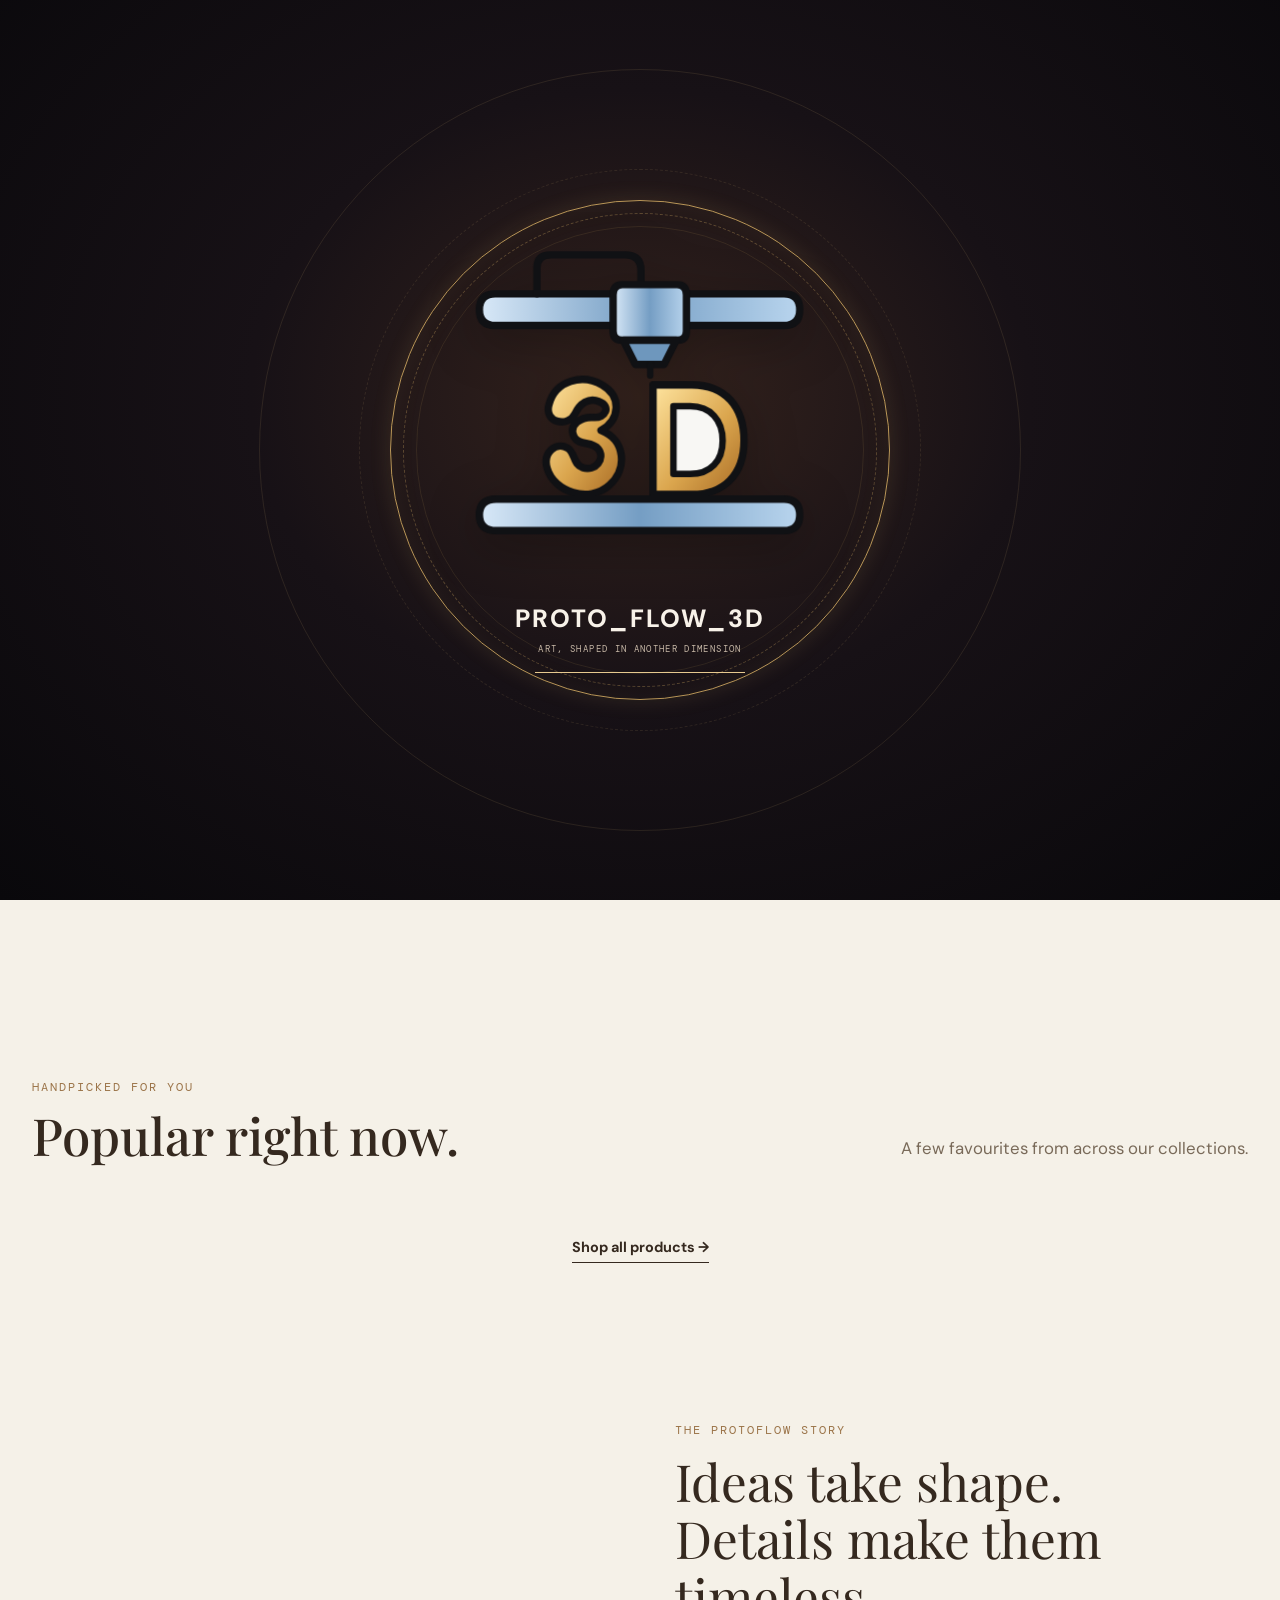
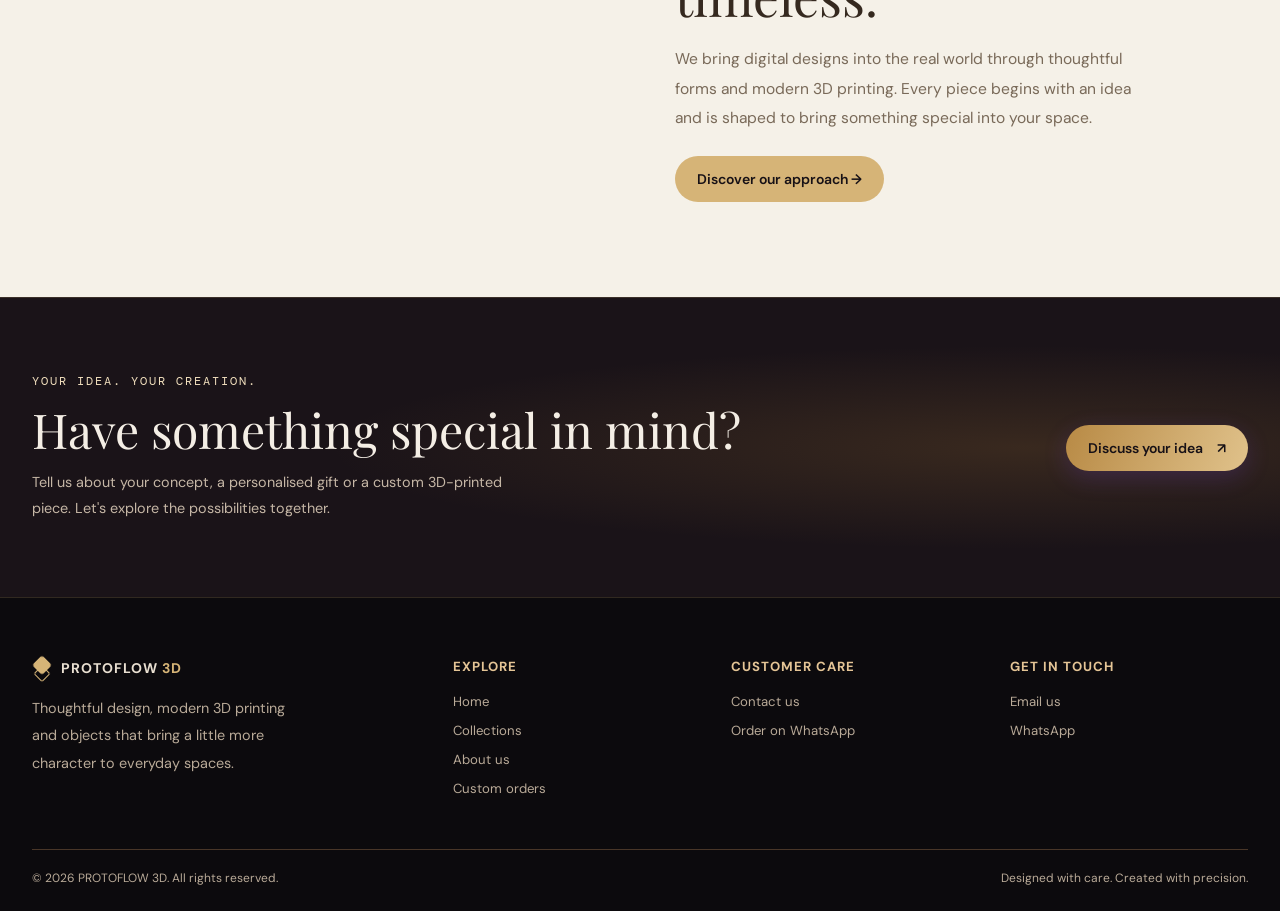
==== commit cb0b635e: "Load cinematic intro on every page refresh" ====
--- a/index.html
+++ b/index.html
@@ -103,8 +103,8 @@
   </div>
 </section>
 </main>
-<script src="assets/entry-motion.js"></script>
-<script src="assets/app.js?v=collections-link-2"></script>
+<script src="assets/entry-motion.js?v=refresh-logo-1"></script>
+<script src="assets/app.js?v=nav-hover-3"></script>
 <script src="assets/catalog-enhancements.js"></script>
 </body>
 </html>
--- a/assets/style.css
+++ b/assets/style.css
@@ -1730,3 +1730,58 @@
   .nav-dropdown .nav-dropdown-toggle{width:auto!important;min-width:34px;padding:13px 8px!important}
   .nav-dropdown-menu{flex-basis:100%;width:100%;margin:0 0 8px 0!important}
 }
+
+/* COLLECTIONS PAGE — force every text element to bright white */
+body[data-page="collections"] :is(
+  h1,h2,h3,h4,h5,h6,p,span,small,strong,em,b,i,label,a,button,
+  li,summary,dt,dd,th,td,legend,figcaption,output
+) {
+  color:#fff!important;
+}
+body[data-page="collections"] input,
+body[data-page="collections"] select,
+body[data-page="collections"] textarea {
+  color:#fff!important;
+}
+body[data-page="collections"] input::placeholder,
+body[data-page="collections"] textarea::placeholder {
+  color:#fff!important;
+  opacity:1!important;
+}
+
+/* COLLECTIONS PAGE FINAL FIX — banner contrast and compact transition to filters */
+body[data-page="collections"] .page-banner .eyebrow,
+body[data-page="collections"] .page-banner h1,
+body[data-page="collections"] .page-banner p {
+  color:#fff!important;
+}
+body[data-page="collections"] .page-banner {
+  padding-bottom:10px!important;
+}
+body[data-page="collections"] .section.shop {
+  padding-top:10px!important;
+}
+@media(max-width:700px) {
+  body[data-page="collections"] .page-banner {
+    padding-top:82px!important;
+    padding-bottom:8px!important;
+  }
+  body[data-page="collections"] .section.shop {
+    padding-top:8px!important;
+  }
+}
+
+/* FINAL HEADER NAV — requested order, no arrow, hover dropdown, +5% type */
+.nav-links{gap:35.7px!important}
+.nav-links>a,.nav-dropdown>a{font-size:13.65px!important}
+.nav-dropdown{position:relative;display:flex;align-items:center}
+.nav-dropdown>a{padding:24px 0!important}
+.nav-dropdown-menu{display:none!important;position:absolute!important;top:100%!important;left:-16px!important;min-width:190px;margin:0!important}
+.nav-dropdown:hover .nav-dropdown-menu,.nav-dropdown:focus-within .nav-dropdown-menu{display:grid!important}
+@media(max-width:760px){
+  .nav-links{gap:0!important}
+  .nav-links>a,.nav-dropdown>a{font-size:13.65px!important;padding:13px 0!important}
+  .nav-dropdown{display:block!important;width:100%}
+  .nav-dropdown-menu{position:static!important;min-width:0;width:100%;margin:0 0 8px 10px!important}
+  .nav-dropdown:hover .nav-dropdown-menu,.nav-dropdown:focus-within .nav-dropdown-menu{display:grid!important}
+}
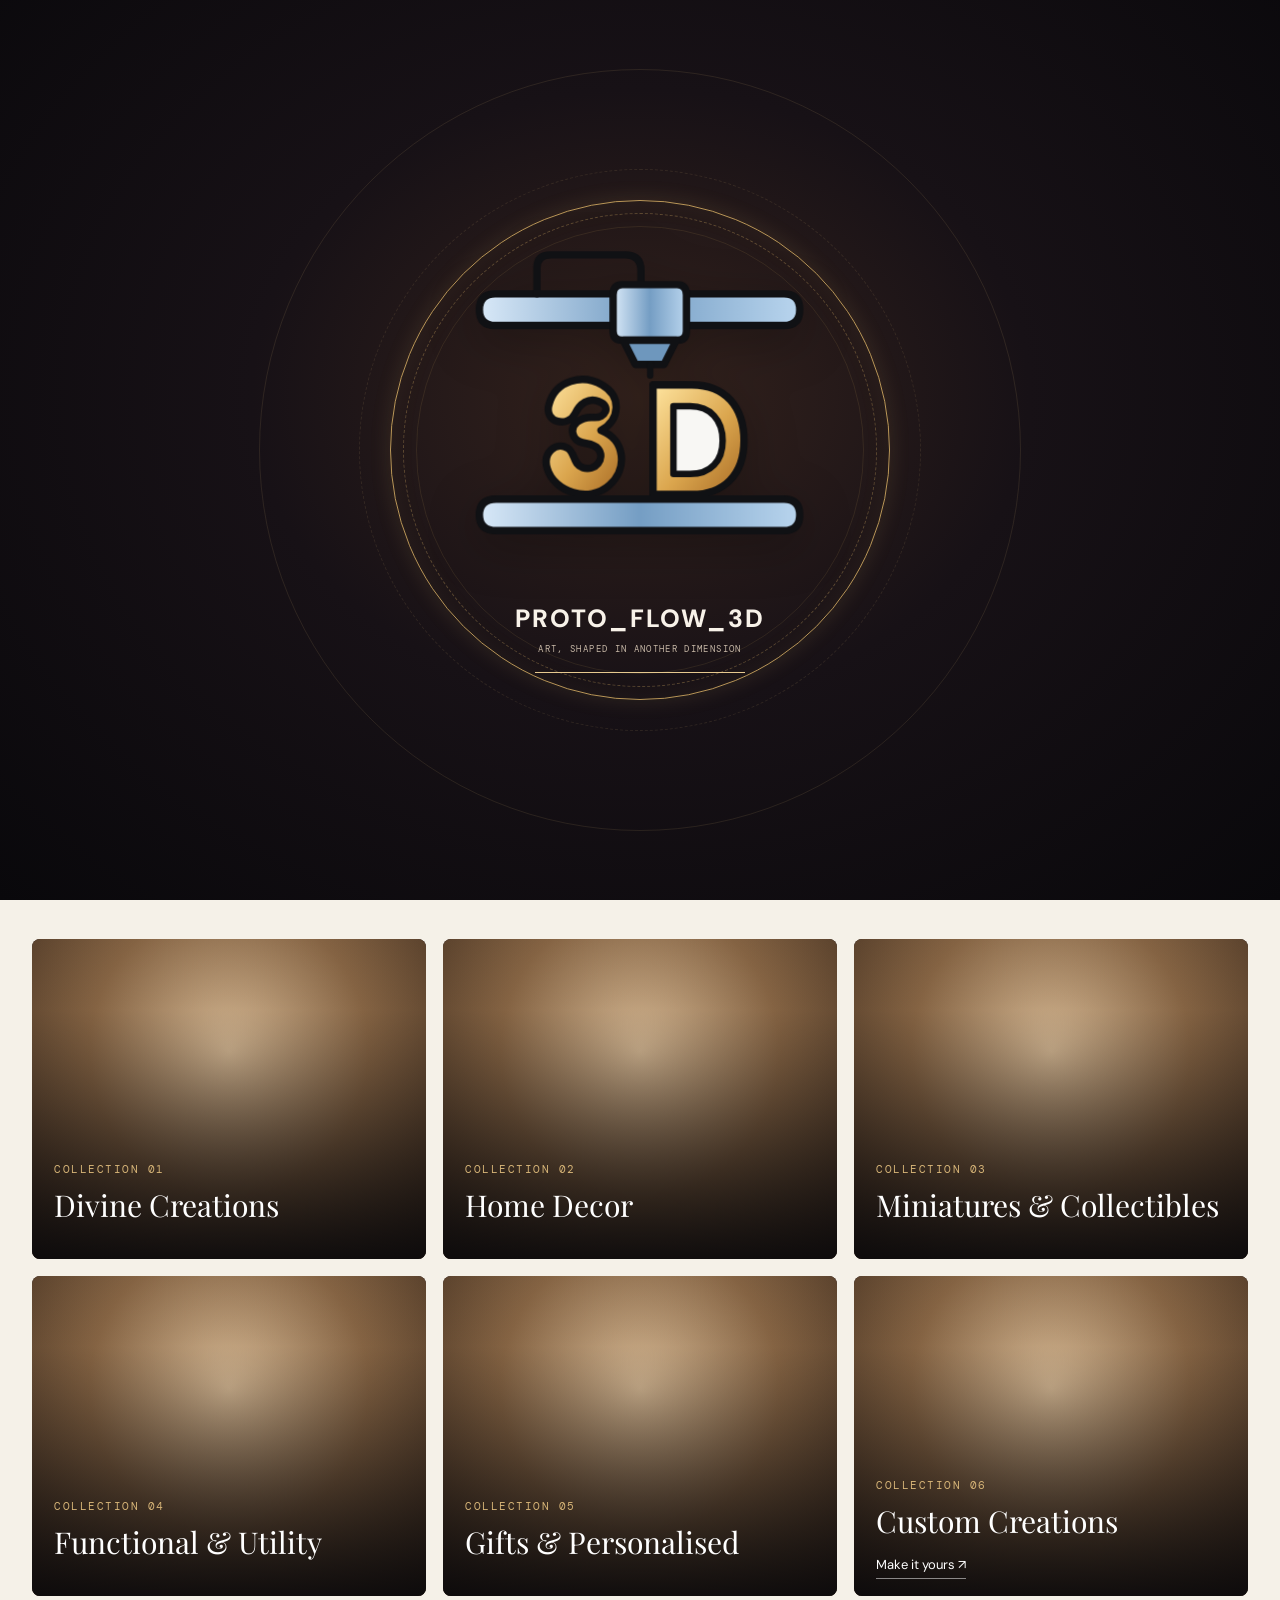
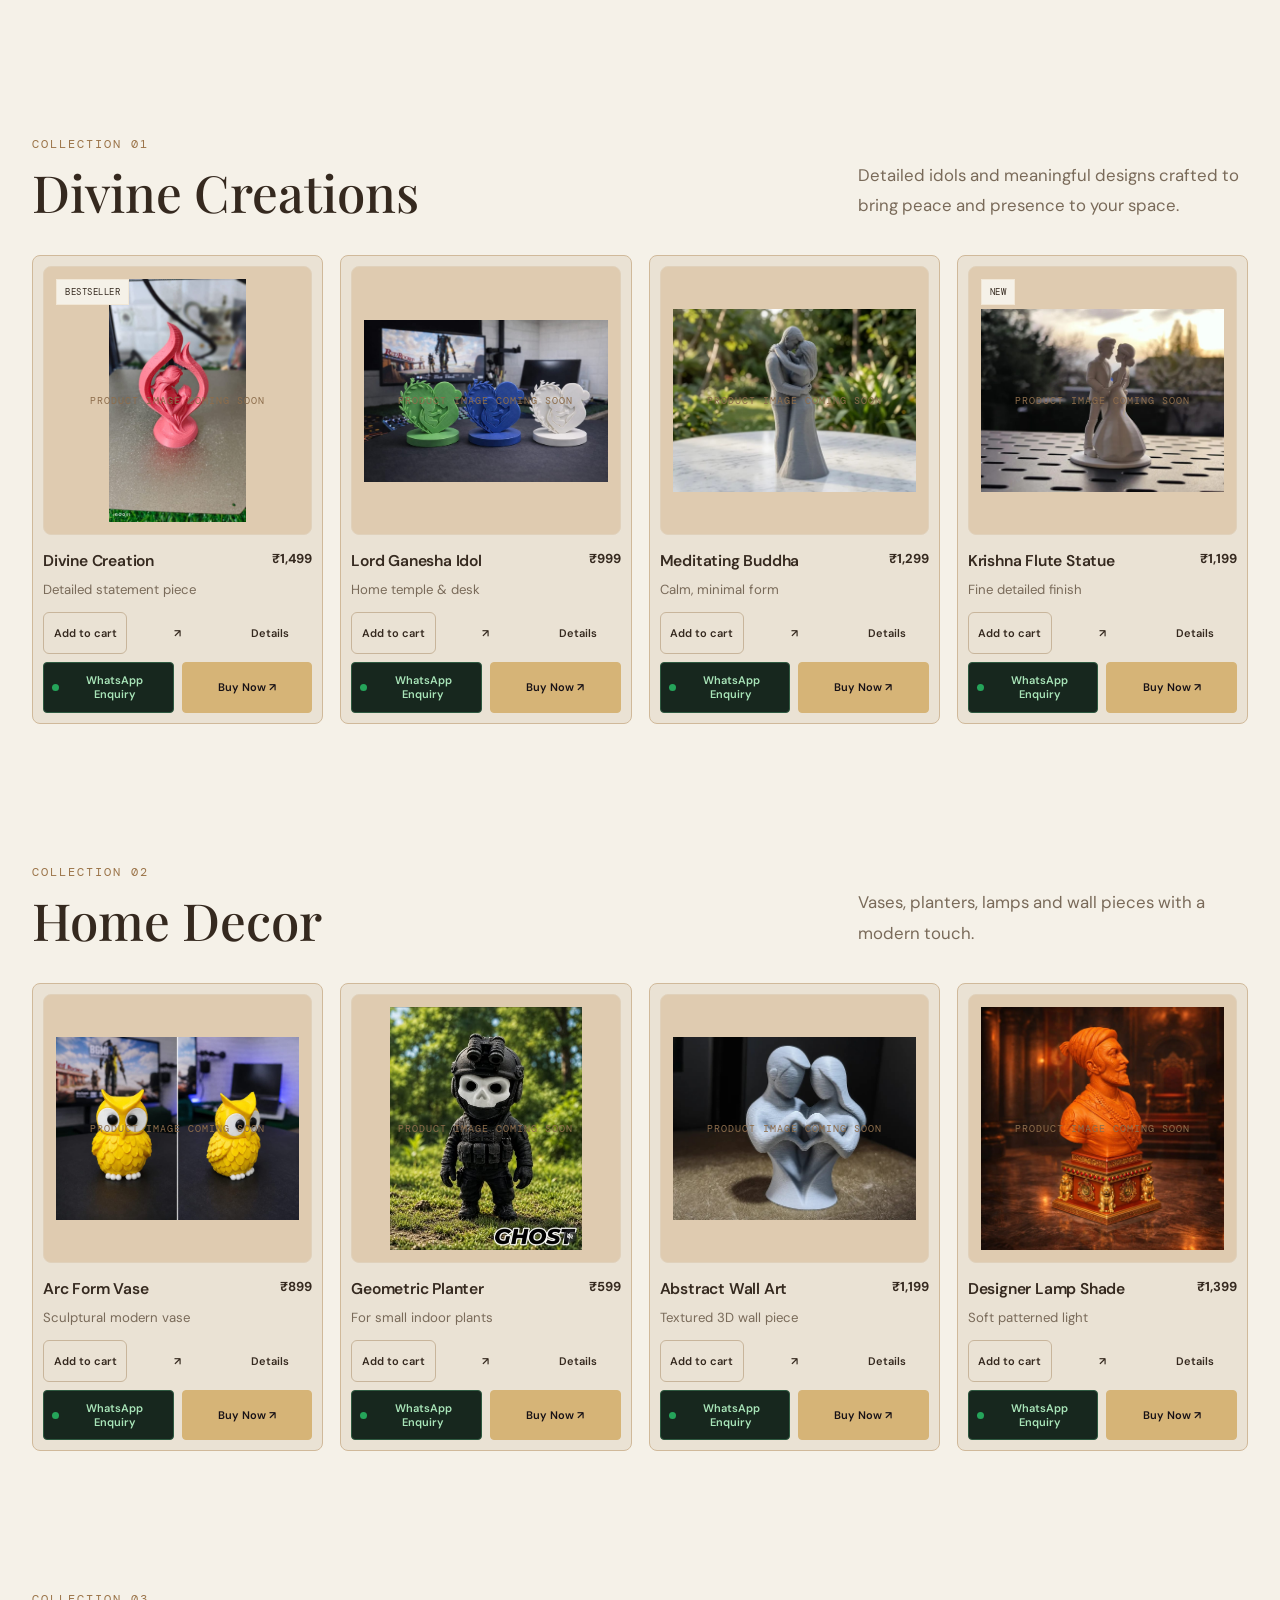
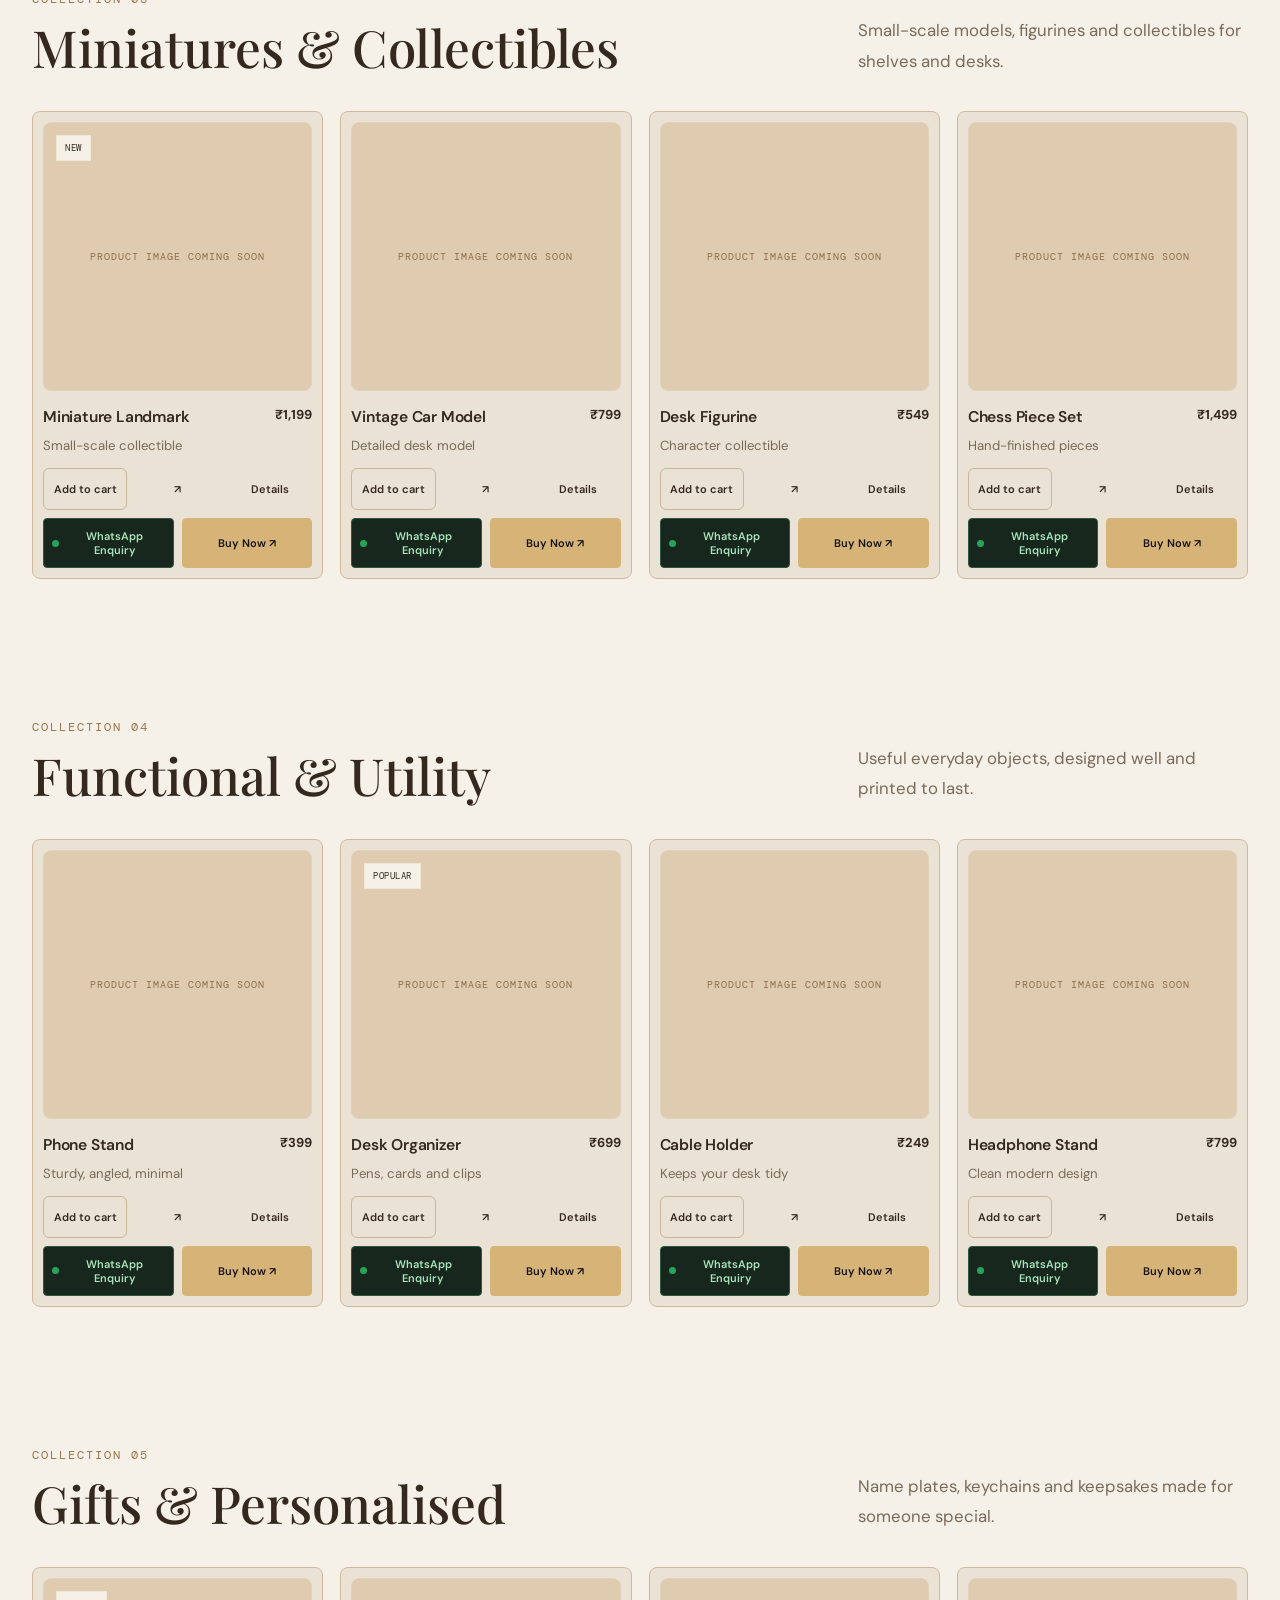
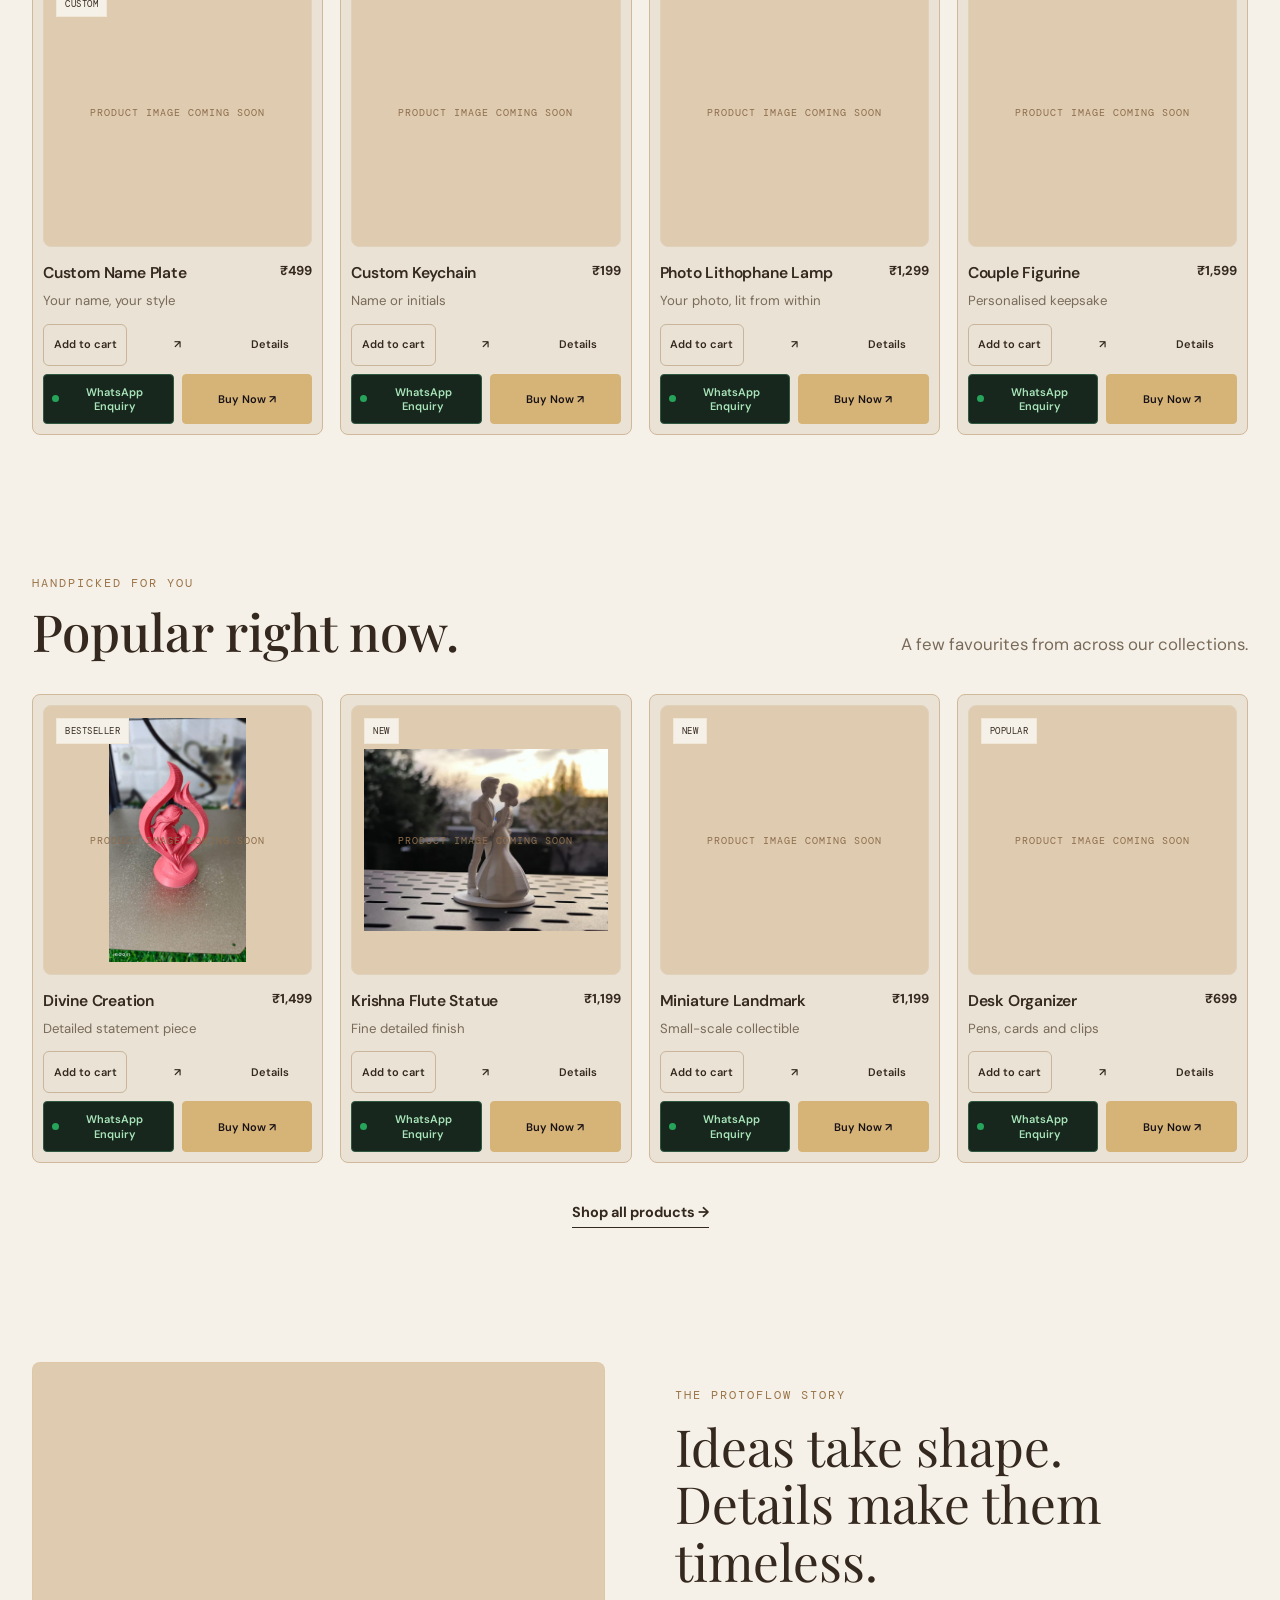
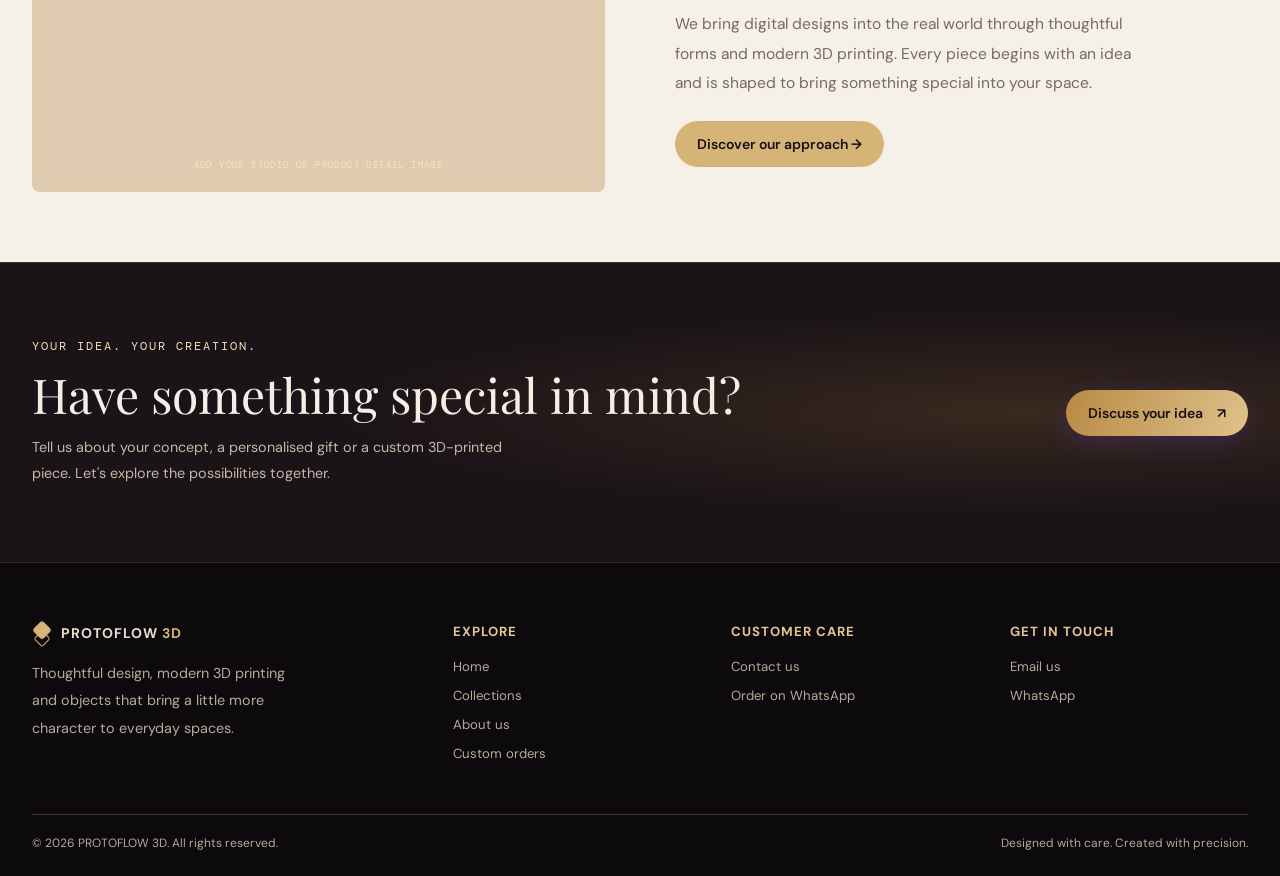
==== commit 6d3c488a: "Restore site to Collections banner fix checkpoint" ====
--- a/index.html
+++ b/index.html
@@ -103,8 +103,8 @@
   </div>
 </section>
 </main>
-<script src="assets/entry-motion.js?v=refresh-logo-1"></script>
-<script src="assets/app.js?v=nav-hover-3"></script>
+<script src="assets/entry-motion.js"></script>
+<script src="assets/app.js?v=collections-link-2"></script>
 <script src="assets/catalog-enhancements.js"></script>
 </body>
 </html>
--- a/assets/style.css
+++ b/assets/style.css
@@ -1770,18 +1770,3 @@
     padding-top:8px!important;
   }
 }
-
-/* FINAL HEADER NAV — requested order, no arrow, hover dropdown, +5% type */
-.nav-links{gap:35.7px!important}
-.nav-links>a,.nav-dropdown>a{font-size:13.65px!important}
-.nav-dropdown{position:relative;display:flex;align-items:center}
-.nav-dropdown>a{padding:24px 0!important}
-.nav-dropdown-menu{display:none!important;position:absolute!important;top:100%!important;left:-16px!important;min-width:190px;margin:0!important}
-.nav-dropdown:hover .nav-dropdown-menu,.nav-dropdown:focus-within .nav-dropdown-menu{display:grid!important}
-@media(max-width:760px){
-  .nav-links{gap:0!important}
-  .nav-links>a,.nav-dropdown>a{font-size:13.65px!important;padding:13px 0!important}
-  .nav-dropdown{display:block!important;width:100%}
-  .nav-dropdown-menu{position:static!important;min-width:0;width:100%;margin:0 0 8px 10px!important}
-  .nav-dropdown:hover .nav-dropdown-menu,.nav-dropdown:focus-within .nav-dropdown-menu{display:grid!important}
-}
